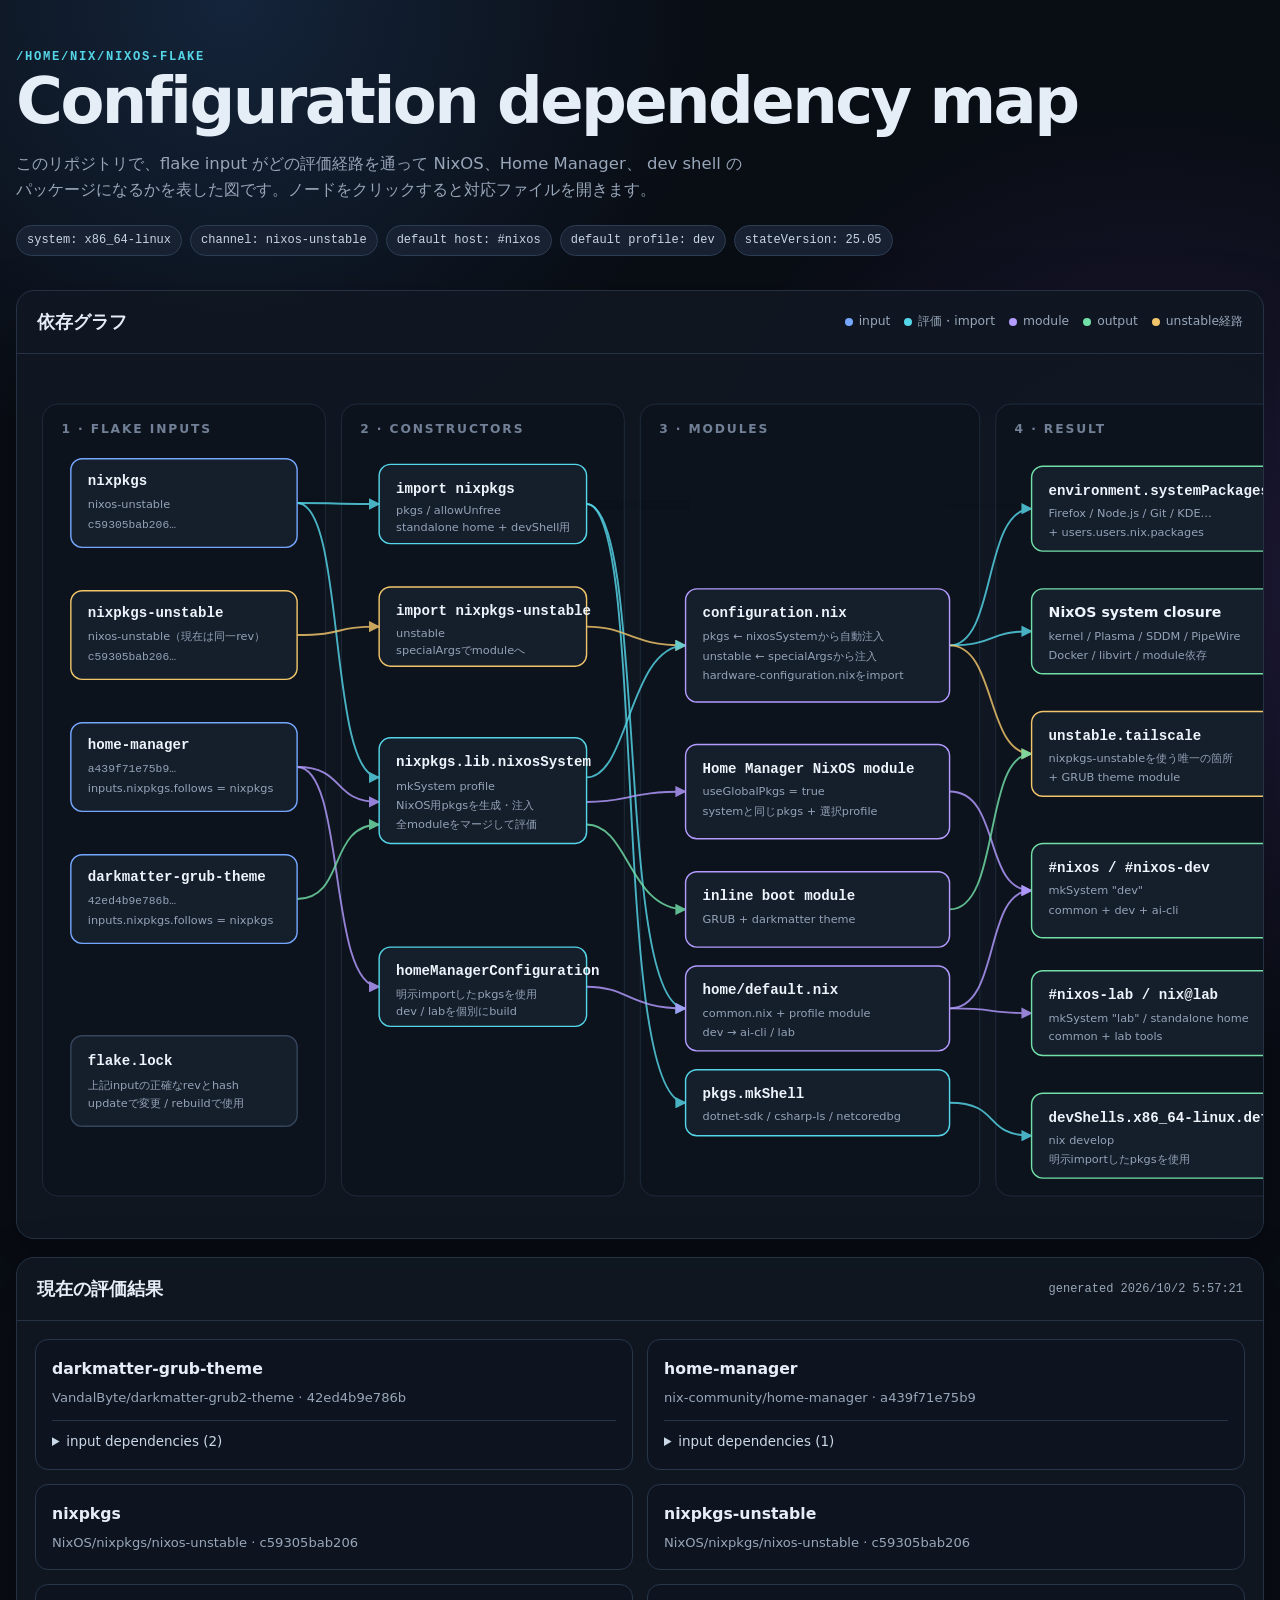
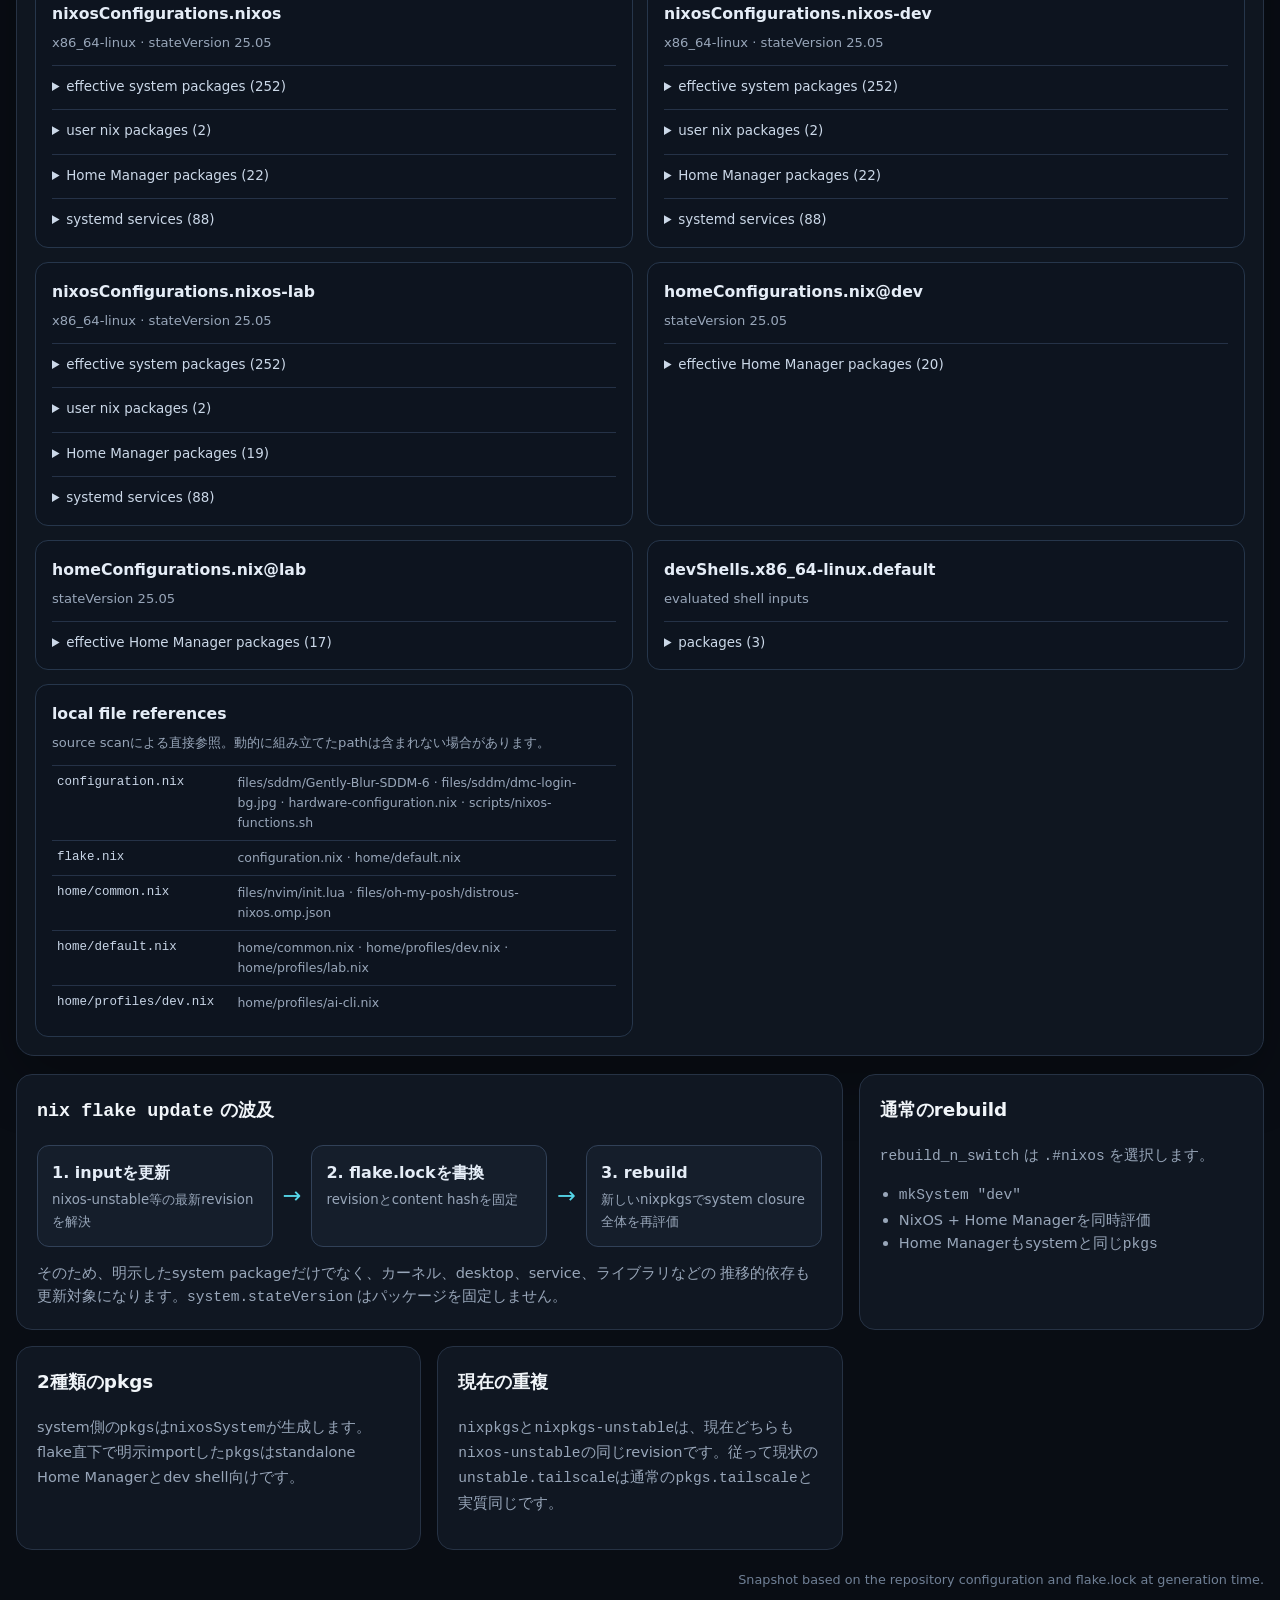
==== graph/index.html @ d7407003 "Add generated Nix dependency graph" ====
<!doctype html>
<html lang="ja">
<head>
  <meta charset="utf-8">
  <meta name="viewport" content="width=device-width, initial-scale=1">
  <title>NixOS Flake dependency graph</title>
  <style>
    :root {
      color-scheme: dark;
      --bg: #090d14;
      --panel: #101722;
      --panel-2: #151e2b;
      --line: #334155;
      --text: #e5edf7;
      --muted: #98a6b9;
      --cyan: #55d6e8;
      --blue: #75a7ff;
      --violet: #b39bff;
      --green: #72dfa8;
      --amber: #f1c56b;
      --rose: #ff8fa3;
    }

    * { box-sizing: border-box; }

    body {
      margin: 0;
      background:
        radial-gradient(circle at 18% 0%, #14243a 0, transparent 30rem),
        radial-gradient(circle at 90% 18%, #211b3d 0, transparent 30rem),
        var(--bg);
      color: var(--text);
      font-family: Inter, ui-sans-serif, system-ui, -apple-system, BlinkMacSystemFont,
        "Segoe UI", "Noto Sans JP", sans-serif;
      line-height: 1.6;
    }

    main { width: min(1500px, calc(100% - 32px)); margin: 0 auto; padding: 48px 0 72px; }
    h1, h2, p { margin-top: 0; }
    h1 { font-size: clamp(2rem, 5vw, 4.2rem); line-height: 1.08; letter-spacing: -.04em; margin-bottom: 14px; }
    h2 { font-size: 1.15rem; margin-bottom: 18px; }
    code { font-family: "SFMono-Regular", Consolas, monospace; }

    .eyebrow {
      color: var(--cyan);
      font-family: "SFMono-Regular", Consolas, monospace;
      font-size: .76rem;
      font-weight: 700;
      letter-spacing: .14em;
      text-transform: uppercase;
    }

    .lead { color: var(--muted); max-width: 70ch; font-size: 1.03rem; }
    .badges { display: flex; flex-wrap: wrap; gap: 8px; margin: 22px 0 34px; }
    .badge {
      background: #172131;
      border: 1px solid #2d3d53;
      border-radius: 999px;
      color: #c8d5e5;
      font-family: "SFMono-Regular", Consolas, monospace;
      font-size: .75rem;
      padding: 5px 10px;
    }

    .panel {
      background: color-mix(in srgb, var(--panel) 93%, transparent);
      border: 1px solid #263244;
      border-radius: 18px;
      box-shadow: 0 22px 60px rgba(0,0,0,.28);
      overflow: hidden;
    }

    .panel-head {
      align-items: center;
      border-bottom: 1px solid #263244;
      display: flex;
      gap: 16px;
      justify-content: space-between;
      padding: 16px 20px;
    }

    .panel-head h2 { margin: 0; }
    .legend { display: flex; flex-wrap: wrap; gap: 14px; color: var(--muted); font-size: .77rem; }
    .key { align-items: center; display: inline-flex; gap: 6px; }
    .dot { border-radius: 50%; height: 8px; width: 8px; }
    .graph-wrap { overflow-x: auto; padding: 18px; }

    svg { display: block; min-width: 1320px; width: 100%; height: auto; }
    svg .lane { fill: #0d131d; stroke: #202c3d; stroke-width: 1; }
    svg .lane-title { fill: #718096; font-size: 13px; font-weight: 700; letter-spacing: 2px; }
    svg .edge { fill: none; stroke: #4b5e75; stroke-width: 2; marker-end: url(#arrow); opacity: .82; }
    svg .edge.main { stroke: var(--cyan); }
    svg .edge.unstable { stroke: var(--amber); }
    svg .edge.hm { stroke: var(--violet); }
    svg .edge.theme { stroke: var(--green); }
    svg .node { fill: #151e2b; stroke: #34455c; stroke-width: 1.5; rx: 12; }
    svg .node.input { stroke: var(--blue); }
    svg .node.eval { stroke: var(--cyan); }
    svg .node.module { stroke: var(--violet); }
    svg .node.result { stroke: var(--green); }
    svg .node.special { stroke: var(--amber); }
    svg .title { fill: #edf4fc; font-size: 15px; font-weight: 700; }
    svg .sub { fill: #94a3b8; font-size: 12px; }
    svg .mono { font-family: "SFMono-Regular", Consolas, monospace; }
    svg a:hover .node { fill: #1c2939; stroke-width: 2.5; }

    .cards { display: grid; gap: 16px; grid-template-columns: repeat(3, 1fr); margin-top: 18px; }
    .card { background: var(--panel); border: 1px solid #263244; border-radius: 16px; padding: 20px; }
    .card h2 { color: #f1f5f9; }
    .card p, .card li { color: var(--muted); font-size: .91rem; }
    .card ul { margin: 0; padding-left: 1.2rem; }
    .card strong { color: var(--text); }

    .live-grid { display: grid; gap: 14px; grid-template-columns: repeat(2, minmax(0, 1fr)); }
    .live-block { background: #0d141f; border: 1px solid #26364b; border-radius: 13px; padding: 16px; }
    .live-block h3 { font-size: .98rem; margin: 0 0 6px; }
    .live-block p { color: var(--muted); font-size: .82rem; margin: 0; }
    .live-block details { border-top: 1px solid #253247; margin-top: 12px; padding-top: 10px; }
    .live-block summary { color: #cbd8e8; cursor: pointer; font-size: .84rem; }
    .chips { display: flex; flex-wrap: wrap; gap: 6px; margin-top: 10px; max-height: 270px; overflow: auto; }
    .chip { background: #172234; border: 1px solid #2d405a; border-radius: 7px; color: #b9c9dc; font-family: "SFMono-Regular", Consolas, monospace; font-size: .69rem; padding: 3px 6px; }
    .stamp { color: var(--muted); font-family: "SFMono-Regular", Consolas, monospace; font-size: .75rem; }
    .error { background: #321923; border: 1px solid #683044; border-radius: 10px; color: #ffc0ca; font-size: .78rem; margin-top: 12px; padding: 10px; white-space: pre-wrap; }
    .refs { border-collapse: collapse; margin-top: 12px; width: 100%; }
    .refs td { border-top: 1px solid #253247; color: var(--muted); font-size: .78rem; padding: 7px 5px; vertical-align: top; }
    .refs td:first-child { color: #c9d6e7; font-family: "SFMono-Regular", Consolas, monospace; width: 32%; }

    .flow { align-items: stretch; display: grid; gap: 10px; grid-template-columns: 1fr auto 1fr auto 1fr; }
    .flow-step { background: var(--panel-2); border: 1px solid #314158; border-radius: 12px; padding: 14px; }
    .flow-step small { color: var(--muted); display: block; margin-top: 4px; }
    .flow-arrow { align-self: center; color: var(--cyan); font-size: 1.4rem; }
    .wide { grid-column: span 2; }
    footer { color: #708096; font-size: .8rem; margin-top: 20px; text-align: right; }

    @media (max-width: 900px) {
      main { width: min(100% - 20px, 1500px); padding-top: 28px; }
      .cards { grid-template-columns: 1fr; }
      .live-grid { grid-template-columns: 1fr; }
      .wide { grid-column: auto; }
      .flow { grid-template-columns: 1fr; }
      .flow-arrow { transform: rotate(90deg); justify-self: center; }
      .panel-head { align-items: flex-start; flex-direction: column; }
    }
  </style>
</head>
<body>
  <main>
    <div class="eyebrow">/home/nix/nixos-flake</div>
    <h1>Configuration dependency map</h1>
    <p class="lead">
      このリポジトリで、flake input がどの評価経路を通って NixOS、Home Manager、
      dev shell のパッケージになるかを表した図です。ノードをクリックすると対応ファイルを開きます。
    </p>

    <div class="badges">
      <span class="badge">system: x86_64-linux</span>
      <span class="badge">channel: nixos-unstable</span>
      <span class="badge">default host: #nixos</span>
      <span class="badge">default profile: dev</span>
      <span class="badge">stateVersion: 25.05</span>
    </div>

    <section class="panel">
      <div class="panel-head">
        <h2>依存グラフ</h2>
        <div class="legend">
          <span class="key"><span class="dot" style="background:var(--blue)"></span>input</span>
          <span class="key"><span class="dot" style="background:var(--cyan)"></span>評価・import</span>
          <span class="key"><span class="dot" style="background:var(--violet)"></span>module</span>
          <span class="key"><span class="dot" style="background:var(--green)"></span>output</span>
          <span class="key"><span class="dot" style="background:var(--amber)"></span>unstable経路</span>
        </div>
      </div>

      <div class="graph-wrap">
        <svg viewBox="0 0 1400 900" role="img" aria-labelledby="graph-title graph-desc">
          <title id="graph-title">NixOS flake dependency graph</title>
          <desc id="graph-desc">Inputs on the left flow through imports and module evaluation to system, home and development outputs on the right.</desc>
          <defs>
            <marker id="arrow" viewBox="0 0 10 10" refX="9" refY="5" markerWidth="6" markerHeight="6" orient="auto-start-reverse">
              <path d="M 0 0 L 10 5 L 0 10 z" fill="context-stroke"/>
            </marker>
          </defs>

          <rect class="lane" x="8" y="34" width="300" height="840" rx="16"/>
          <rect class="lane" x="325" y="34" width="300" height="840" rx="16"/>
          <rect class="lane" x="642" y="34" width="360" height="840" rx="16"/>
          <rect class="lane" x="1019" y="34" width="372" height="840" rx="16"/>
          <text class="lane-title" x="28" y="65">1 · FLAKE INPUTS</text>
          <text class="lane-title" x="345" y="65">2 · CONSTRUCTORS</text>
          <text class="lane-title" x="662" y="65">3 · MODULES</text>
          <text class="lane-title" x="1039" y="65">4 · RESULT</text>

          <!-- Edges are behind nodes. -->
          <path class="edge main" d="M278 139 C335 139 300 140 365 140"/>
          <path class="edge main" d="M278 139 C330 139 310 430 365 430"/>
          <path class="edge unstable" d="M278 279 C330 279 315 270 365 270"/>
          <path class="edge hm" d="M278 419 C330 419 314 456 365 456"/>
          <path class="edge hm" d="M278 419 C330 419 310 652 365 652"/>
          <path class="edge theme" d="M278 559 C330 559 310 480 365 480"/>

          <path class="edge main" d="M585 140 C650 140 610 775 690 775"/>
          <path class="edge main" d="M585 140 C650 140 615 675 690 675"/>
          <path class="edge unstable" d="M585 270 C630 270 630 290 690 290"/>
          <path class="edge main" d="M585 430 C630 430 630 290 690 290"/>
          <path class="edge hm" d="M585 456 C630 456 630 445 690 445"/>
          <path class="edge theme" d="M585 480 C630 480 630 570 690 570"/>
          <path class="edge hm" d="M585 652 C630 652 630 675 690 675"/>

          <path class="edge main" d="M970 290 C1020 290 1005 145 1057 145"/>
          <path class="edge main" d="M970 290 C1020 290 1008 275 1057 275"/>
          <path class="edge unstable" d="M970 290 C1020 290 1008 405 1057 405"/>
          <path class="edge hm" d="M970 445 C1025 445 1005 550 1057 550"/>
          <path class="edge hm" d="M970 675 C1025 675 1005 550 1057 550"/>
          <path class="edge hm" d="M970 675 C1025 675 1005 680 1057 680"/>
          <path class="edge theme" d="M970 570 C1025 570 1005 405 1057 405"/>
          <path class="edge main" d="M970 775 C1025 775 1005 810 1057 810"/>

          <!-- Inputs -->
          <a href="../flake.nix#L4">
            <rect class="node input" x="38" y="92" width="240" height="94"/>
            <text class="title mono" x="56" y="120">nixpkgs</text>
            <text class="sub" x="56" y="144">nixos-unstable</text>
            <text class="sub mono" id="nixpkgs-rev" x="56" y="165">c59305bab206…</text>
          </a>
          <a href="../flake.nix#L5">
            <rect class="node special" x="38" y="232" width="240" height="94"/>
            <text class="title mono" x="56" y="260">nixpkgs-unstable</text>
            <text class="sub" x="56" y="284">nixos-unstable（現在は同一rev）</text>
            <text class="sub mono" id="unstable-rev" x="56" y="305">c59305bab206…</text>
          </a>
          <a href="../flake.nix#L6">
            <rect class="node input" x="38" y="372" width="240" height="94"/>
            <text class="title mono" x="56" y="400">home-manager</text>
            <text class="sub mono" id="home-manager-rev" x="56" y="424">a439f71e75b9…</text>
            <text class="sub" x="56" y="445">inputs.nixpkgs.follows = nixpkgs</text>
          </a>
          <a href="../flake.nix#L10">
            <rect class="node input" x="38" y="512" width="240" height="94"/>
            <text class="title mono" x="56" y="540">darkmatter-grub-theme</text>
            <text class="sub mono" id="theme-rev" x="56" y="564">42ed4b9e786b…</text>
            <text class="sub" x="56" y="585">inputs.nixpkgs.follows = nixpkgs</text>
          </a>
          <a href="../flake.lock">
            <rect class="node" x="38" y="704" width="240" height="96"/>
            <text class="title mono" x="56" y="735">flake.lock</text>
            <text class="sub" x="56" y="760">上記inputの正確なrevとhash</text>
            <text class="sub" x="56" y="780">updateで変更 / rebuildで使用</text>
          </a>

          <!-- Constructors -->
          <a href="../flake.nix#L19">
            <rect class="node eval" x="365" y="98" width="220" height="84"/>
            <text class="title mono" x="383" y="128">import nixpkgs</text>
            <text class="sub" x="383" y="151">pkgs / allowUnfree</text>
            <text class="sub" x="383" y="169">standalone home + devShell用</text>
          </a>
          <a href="../flake.nix#L23">
            <rect class="node special" x="365" y="228" width="220" height="84"/>
            <text class="title mono" x="383" y="258">import nixpkgs-unstable</text>
            <text class="sub" x="383" y="281">unstable</text>
            <text class="sub" x="383" y="299">specialArgsでmoduleへ</text>
          </a>
          <a href="../flake.nix#L28">
            <rect class="node eval" x="365" y="388" width="220" height="112"/>
            <text class="title mono" x="383" y="418">nixpkgs.lib.nixosSystem</text>
            <text class="sub" x="383" y="443">mkSystem profile</text>
            <text class="sub" x="383" y="464">NixOS用pkgsを生成・注入</text>
            <text class="sub" x="383" y="484">全moduleをマージして評価</text>
          </a>
          <a href="../flake.nix#L66">
            <rect class="node eval" x="365" y="610" width="220" height="84"/>
            <text class="title mono" x="383" y="640">homeManagerConfiguration</text>
            <text class="sub" x="383" y="664">明示importしたpkgsを使用</text>
            <text class="sub" x="383" y="682">dev / labを個別にbuild</text>
          </a>

          <!-- Modules -->
          <a href="../configuration.nix">
            <rect class="node module" x="690" y="230" width="280" height="120"/>
            <text class="title mono" x="708" y="260">configuration.nix</text>
            <text class="sub" x="708" y="284">pkgs ← nixosSystemから自動注入</text>
            <text class="sub" x="708" y="305">unstable ← specialArgsから注入</text>
            <text class="sub" x="708" y="326">hardware-configuration.nixをimport</text>
          </a>
          <a href="../home/default.nix">
            <rect class="node module" x="690" y="395" width="280" height="100"/>
            <text class="title mono" x="708" y="425">Home Manager NixOS module</text>
            <text class="sub" x="708" y="449">useGlobalPkgs = true</text>
            <text class="sub" x="708" y="470">systemと同じpkgs + 選択profile</text>
          </a>
          <a href="../flake.nix#L45">
            <rect class="node module" x="690" y="530" width="280" height="80"/>
            <text class="title mono" x="708" y="560">inline boot module</text>
            <text class="sub" x="708" y="584">GRUB + darkmatter theme</text>
          </a>
          <a href="../home/default.nix">
            <rect class="node module" x="690" y="630" width="280" height="90"/>
            <text class="title mono" x="708" y="660">home/default.nix</text>
            <text class="sub" x="708" y="684">common.nix + profile module</text>
            <text class="sub" x="708" y="704">dev → ai-cli / lab</text>
          </a>
          <a href="../flake.nix#L81">
            <rect class="node eval" x="690" y="740" width="280" height="70"/>
            <text class="title mono" x="708" y="770">pkgs.mkShell</text>
            <text class="sub" x="708" y="793">dotnet-sdk / csharp-ls / netcoredbg</text>
          </a>

          <!-- Results -->
          <a href="../configuration.nix#L221">
            <rect class="node result" x="1057" y="100" width="296" height="90"/>
            <text class="title mono" x="1075" y="130">environment.systemPackages</text>
            <text class="sub" x="1075" y="154">Firefox / Node.js / Git / KDE…</text>
            <text class="sub" x="1075" y="174">+ users.users.nix.packages</text>
          </a>
          <a href="../configuration.nix#L38">
            <rect class="node result" x="1057" y="230" width="296" height="90"/>
            <text class="title" x="1075" y="260">NixOS system closure</text>
            <text class="sub" x="1075" y="284">kernel / Plasma / SDDM / PipeWire</text>
            <text class="sub" x="1075" y="304">Docker / libvirt / module依存</text>
          </a>
          <a href="../configuration.nix#L135">
            <rect class="node special" x="1057" y="360" width="296" height="90"/>
            <text class="title mono" x="1075" y="390">unstable.tailscale</text>
            <text class="sub" x="1075" y="414">nixpkgs-unstableを使う唯一の箇所</text>
            <text class="sub" x="1075" y="434">+ GRUB theme module</text>
          </a>
          <a href="../home/profiles/dev.nix">
            <rect class="node result" x="1057" y="500" width="296" height="100"/>
            <text class="title mono" x="1075" y="530">#nixos / #nixos-dev</text>
            <text class="sub" x="1075" y="554">mkSystem "dev"</text>
            <text class="sub" x="1075" y="575">common + dev + ai-cli</text>
          </a>
          <a href="../home/profiles/lab.nix">
            <rect class="node result" x="1057" y="635" width="296" height="90"/>
            <text class="title mono" x="1075" y="665">#nixos-lab / nix@lab</text>
            <text class="sub" x="1075" y="689">mkSystem "lab" / standalone home</text>
            <text class="sub" x="1075" y="709">common + lab tools</text>
          </a>
          <a href="../flake.nix#L81">
            <rect class="node result" x="1057" y="765" width="296" height="90"/>
            <text class="title mono" x="1075" y="795">devShells.x86_64-linux.default</text>
            <text class="sub" x="1075" y="819">nix develop</text>
            <text class="sub" x="1075" y="839">明示importしたpkgsを使用</text>
          </a>
        </svg>
      </div>
    </section>

    <section class="panel" style="margin-top:18px">
      <div class="panel-head">
        <h2>現在の評価結果</h2>
        <span class="stamp" id="generated-at">dependency-data.js を読み込み中…</span>
      </div>
      <div id="live-data" style="padding:18px">
        <noscript>このセクションの表示にはJavaScriptが必要です。</noscript>
      </div>
    </section>

    <section class="cards">
      <article class="card wide">
        <h2><code>nix flake update</code> の波及</h2>
        <div class="flow">
          <div class="flow-step">
            <strong>1. inputを更新</strong>
            <small>nixos-unstable等の最新revisionを解決</small>
          </div>
          <div class="flow-arrow">→</div>
          <div class="flow-step">
            <strong>2. flake.lockを書換</strong>
            <small>revisionとcontent hashを固定</small>
          </div>
          <div class="flow-arrow">→</div>
          <div class="flow-step">
            <strong>3. rebuild</strong>
            <small>新しいnixpkgsでsystem closure全体を再評価</small>
          </div>
        </div>
        <p style="margin:14px 0 0">
          そのため、明示したsystem packageだけでなく、カーネル、desktop、service、ライブラリなどの
          推移的依存も更新対象になります。<code>system.stateVersion</code> はパッケージを固定しません。
        </p>
      </article>

      <article class="card">
        <h2>通常のrebuild</h2>
        <p><code>rebuild_n_switch</code> は <code>.#nixos</code> を選択します。</p>
        <ul>
          <li><code>mkSystem "dev"</code></li>
          <li>NixOS + Home Managerを同時評価</li>
          <li>Home Managerもsystemと同じ<code>pkgs</code></li>
        </ul>
      </article>

      <article class="card">
        <h2>2種類のpkgs</h2>
        <p>
          system側の<code>pkgs</code>は<code>nixosSystem</code>が生成します。
          flake直下で明示importした<code>pkgs</code>はstandalone Home Managerとdev shell向けです。
        </p>
      </article>

      <article class="card">
        <h2>現在の重複</h2>
        <p>
          <code>nixpkgs</code>と<code>nixpkgs-unstable</code>は、現在どちらも
          <code>nixos-unstable</code>の同じrevisionです。従って現状の
          <code>unstable.tailscale</code>は通常の<code>pkgs.tailscale</code>と実質同じです。
        </p>
      </article>
    </section>

    <footer>
      Snapshot based on the repository configuration and flake.lock at generation time.
    </footer>
  </main>
  <script src="./dependency-data.js"></script>
  <script>
    (() => {
      const data = window.NIX_GRAPH_DATA;
      const root = document.getElementById("live-data");
      const stamp = document.getElementById("generated-at");

      const element = (tag, className, text) => {
        const node = document.createElement(tag);
        if (className) node.className = className;
        if (text !== undefined) node.textContent = text;
        return node;
      };

      const chips = (items) => {
        const list = element("div", "chips");
        [...new Set(items)].sort().forEach((item) => list.append(element("span", "chip", item)));
        return list;
      };

      const detail = (label, items) => {
        const details = document.createElement("details");
        details.append(element("summary", "", `${label} (${new Set(items).size})`));
        details.append(chips(items));
        return details;
      };

      const block = (title, subtitle) => {
        const article = element("article", "live-block");
        article.append(element("h3", "", title), element("p", "", subtitle));
        return article;
      };

      if (!data) {
        stamp.textContent = "未生成";
        root.append(element("div", "error", "dependency-data.js がありません。./graph/update.sh を実行してください。"));
        return;
      }

      stamp.textContent = `generated ${new Date(data.generatedAt).toLocaleString("ja-JP")}`;

      const revisionIds = {
        nixpkgs: "nixpkgs-rev",
        "nixpkgs-unstable": "unstable-rev",
        "home-manager": "home-manager-rev",
        "darkmatter-grub-theme": "theme-rev",
      };
      data.inputs.forEach((input) => {
        const node = document.getElementById(revisionIds[input.name]);
        if (node) node.textContent = input.shortRevision ? `${input.shortRevision}…` : input.source;
      });

      const grid = element("div", "live-grid");

      data.inputs.forEach((input) => {
        const item = block(input.name, `${input.source} · ${input.shortRevision ?? "no revision"}`);
        if (input.dependencies.length) {
          item.append(detail("input dependencies", input.dependencies.map((dep) =>
            `${dep.name} → ${dep.target}${dep.follows ? " (follows)" : ""}`)));
        }
        grid.append(item);
      });

      Object.entries(data.nixosConfigurations).forEach(([name, config]) => {
        const item = block(`nixosConfigurations.${name}`, `${config.system} · stateVersion ${config.stateVersion}`);
        item.append(
          detail("effective system packages", config.systemPackages),
          detail("user nix packages", config.userPackages),
          detail("Home Manager packages", config.homePackages),
          detail("systemd services", config.systemdServices),
        );
        grid.append(item);
      });

      Object.entries(data.homeConfigurations).forEach(([name, config]) => {
        const item = block(`homeConfigurations.${name}`, `stateVersion ${config.stateVersion}`);
        item.append(detail("effective Home Manager packages", config.packages));
        grid.append(item);
      });

      Object.entries(data.devShells).forEach(([system, shells]) => {
        Object.entries(shells).forEach(([name, shell]) => {
          const item = block(`devShells.${system}.${name}`, "evaluated shell inputs");
          item.append(detail("packages", shell.packages));
          grid.append(item);
        });
      });

      const refs = block("local file references", "source scanによる直接参照。動的に組み立てたpathは含まれない場合があります。 ");
      const table = element("table", "refs");
      data.localReferences.forEach((entry) => {
        const row = document.createElement("tr");
        row.append(element("td", "", entry.file), element("td", "", entry.targets.join(" · ")));
        table.append(row);
      });
      refs.append(table);
      grid.append(refs);
      root.replaceChildren(grid);

      if (data.errors.length) {
        root.append(element("div", "error", `一部のNix評価に失敗しました:\n${data.errors.join("\n\n")}`));
      }
    })();
  </script>
</body>
</html>
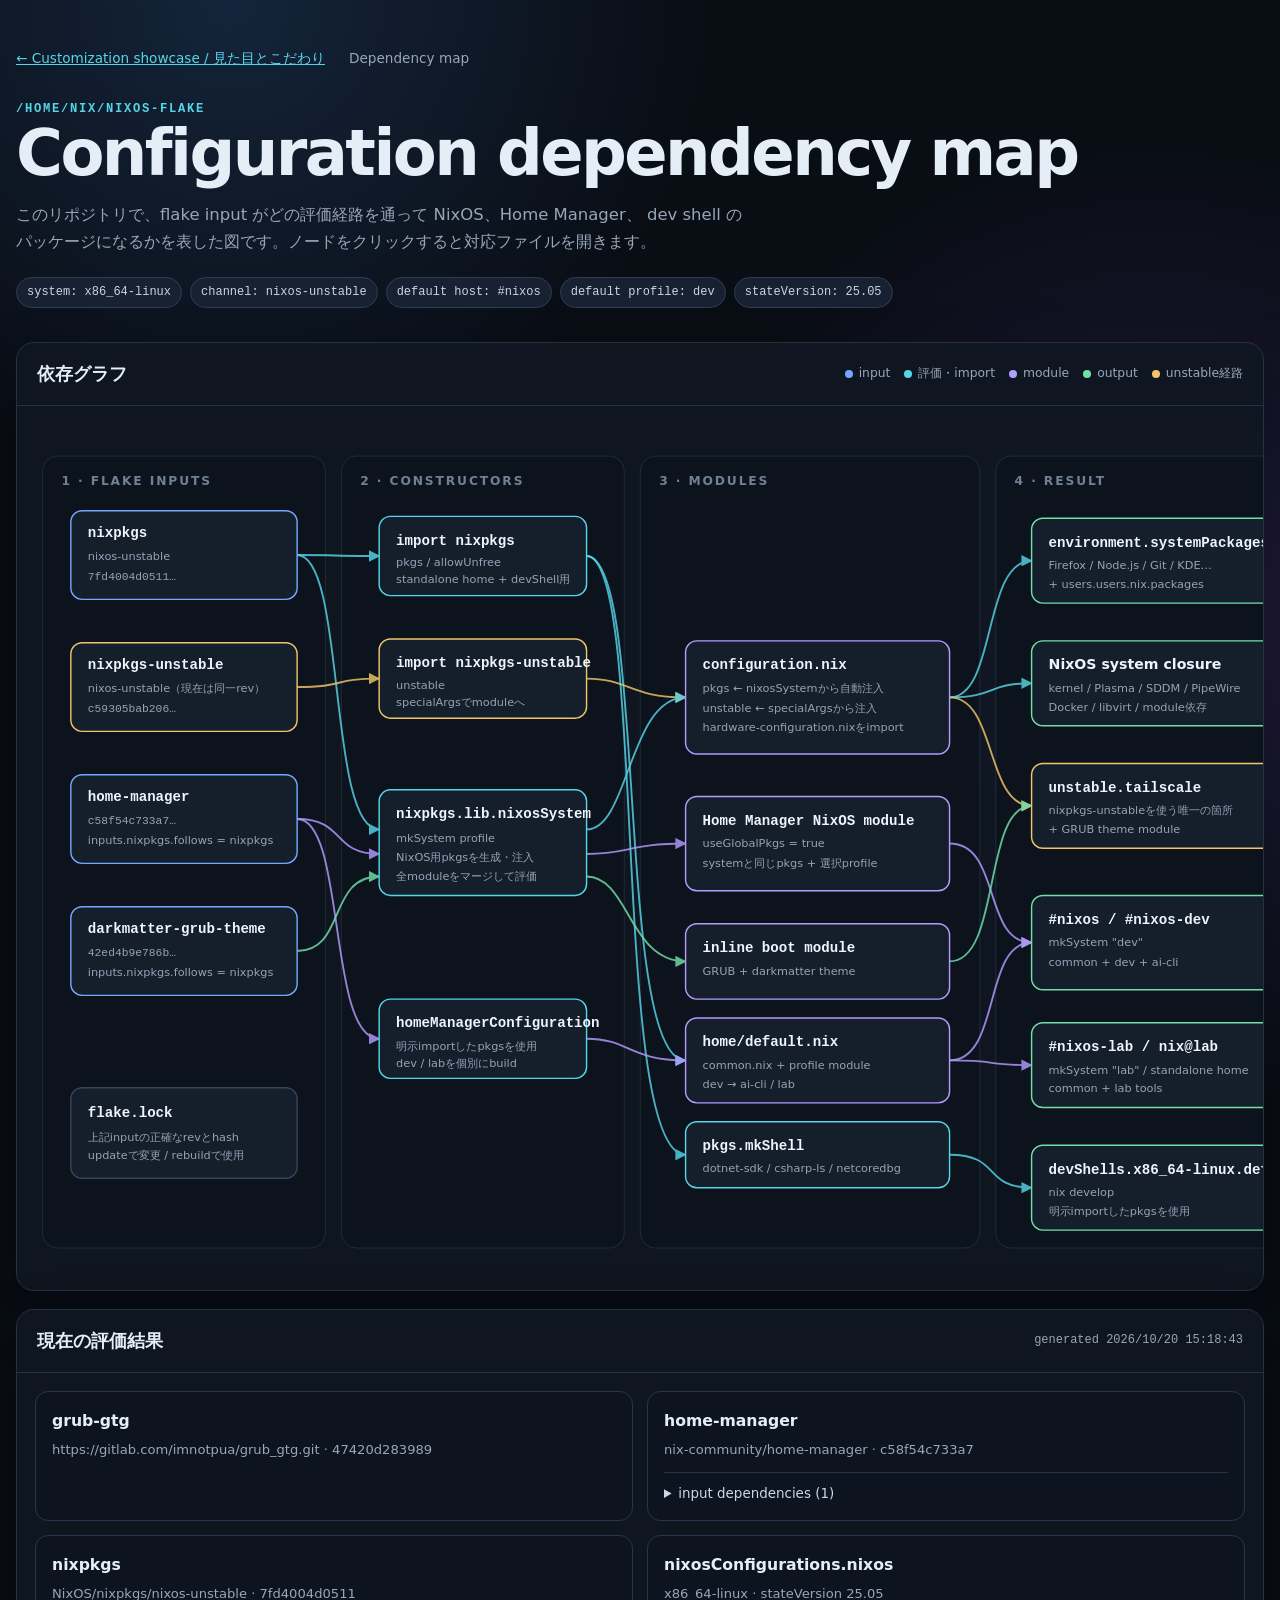
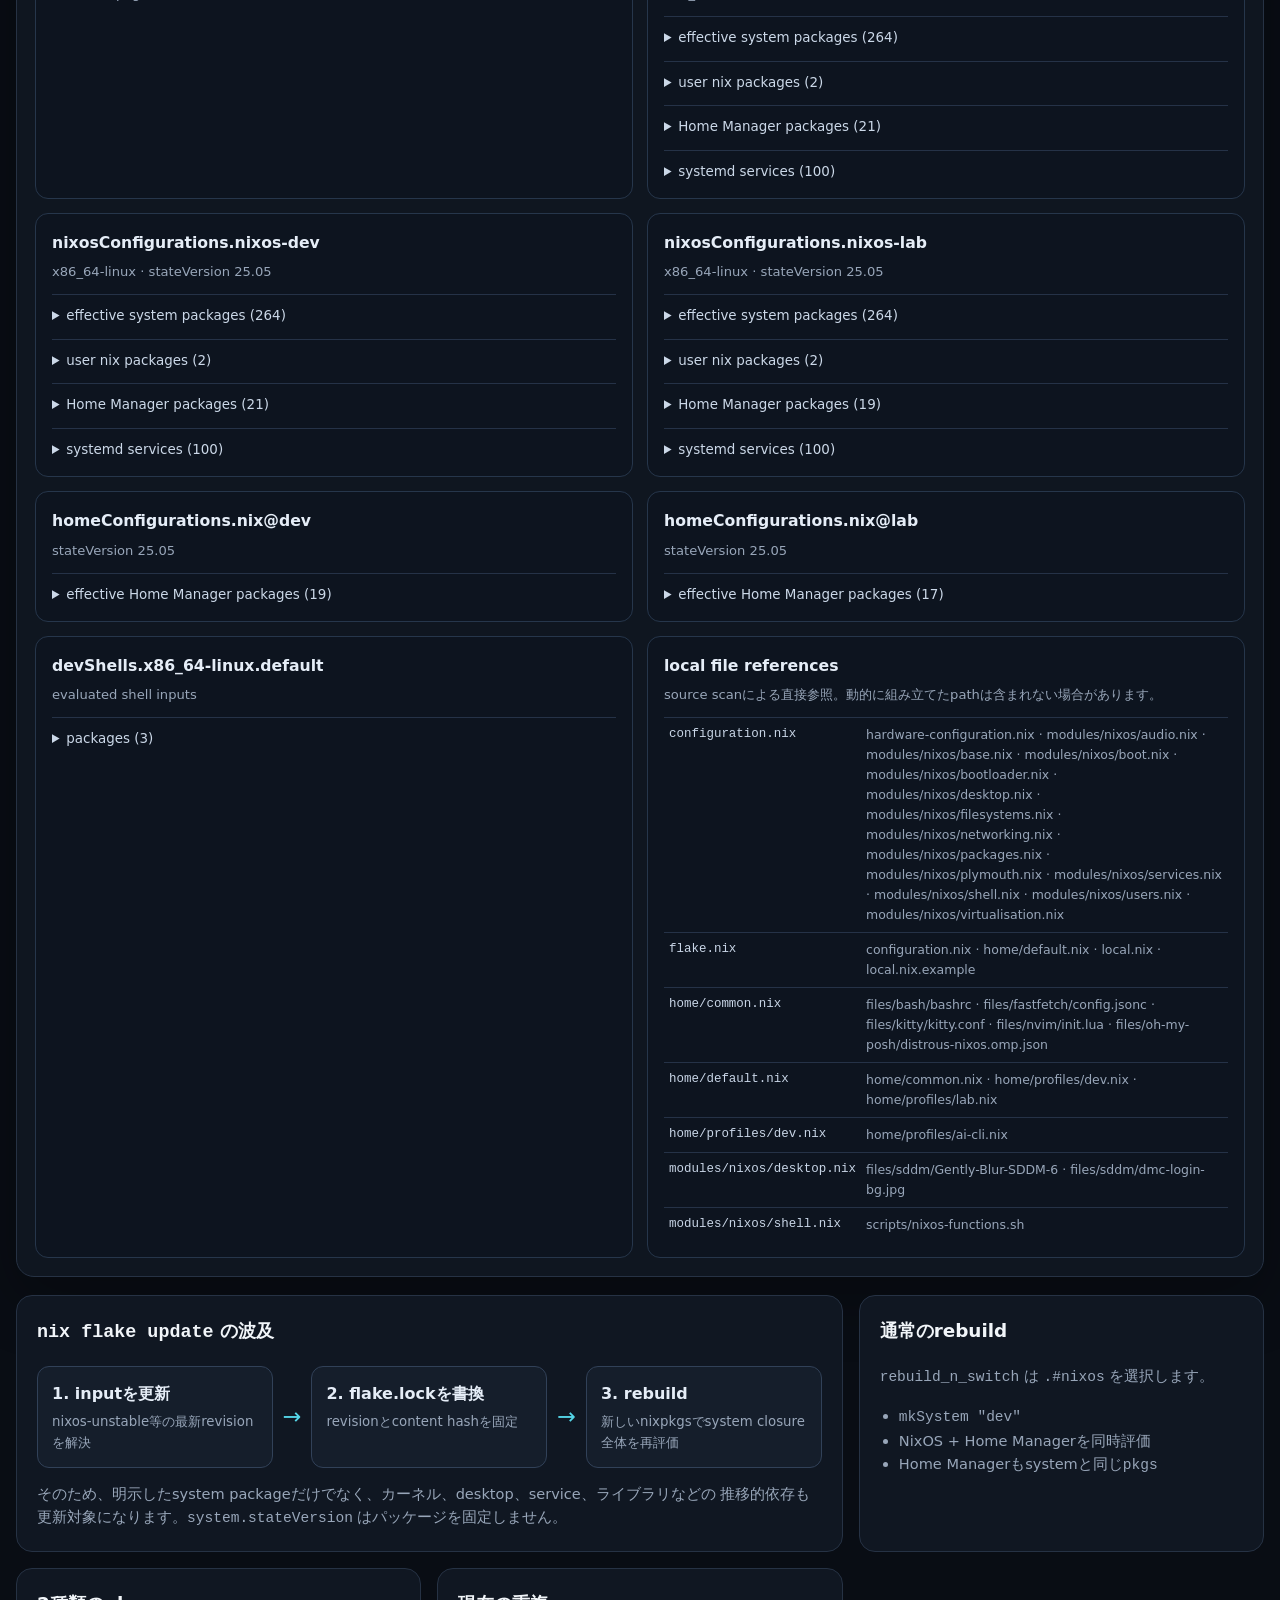
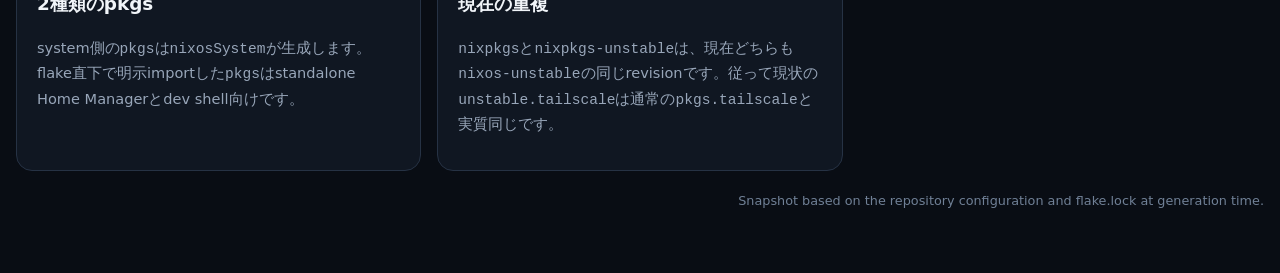
==== commit 98fb7668: "Add an interactive showcase for the custom NixOS desktop Present GRUB, Plymouth and SDDM previews us" ====
--- a/graph/index.html
+++ b/graph/index.html
@@ -145,6 +145,10 @@
 </head>
 <body>
   <main>
+    <nav aria-label="ビュー切り替え" style="display:flex;gap:24px;flex-wrap:wrap;margin-bottom:30px;font-size:.85rem">
+      <a href="showcase.html" style="color:var(--cyan)">← Customization showcase / 見た目とこだわり</a>
+      <span aria-current="page" style="color:var(--muted)">Dependency map</span>
+    </nav>
     <div class="eyebrow">/home/nix/nixos-flake</div>
     <h1>Configuration dependency map</h1>
     <p class="lead">
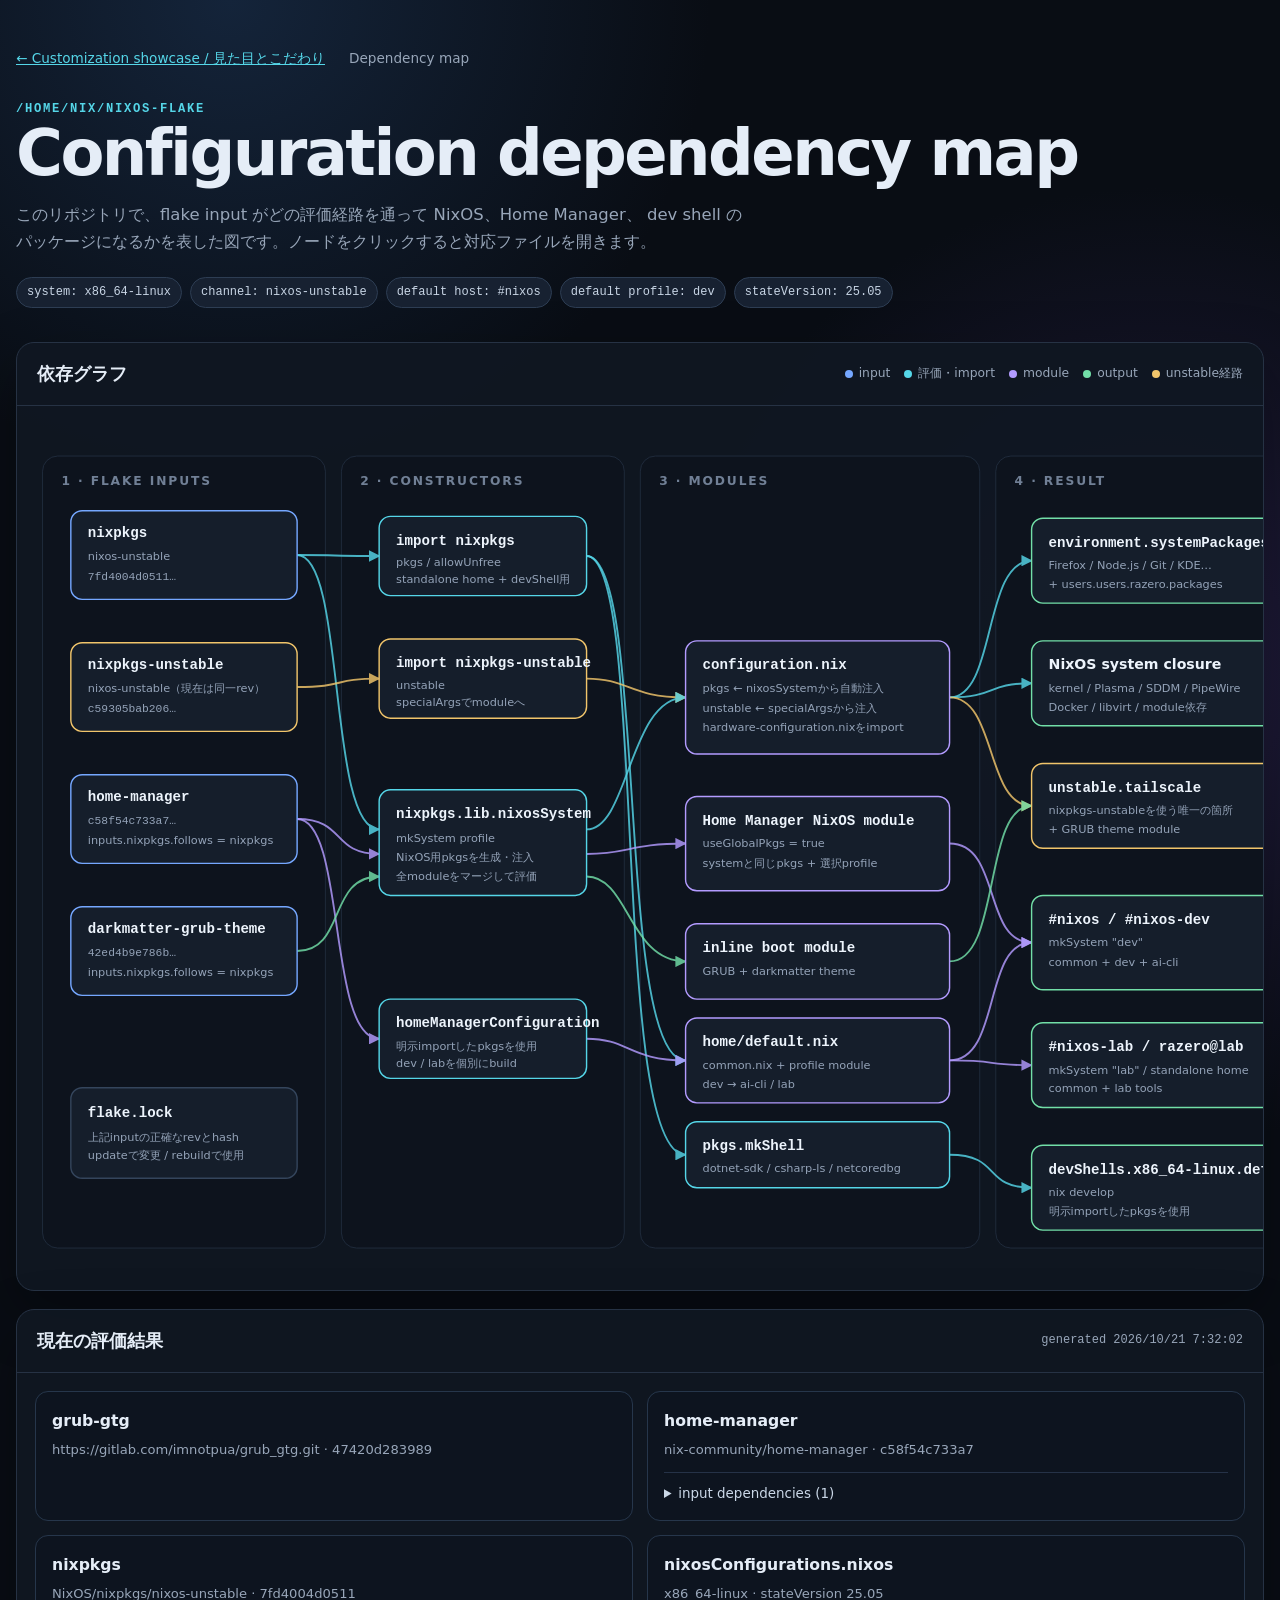
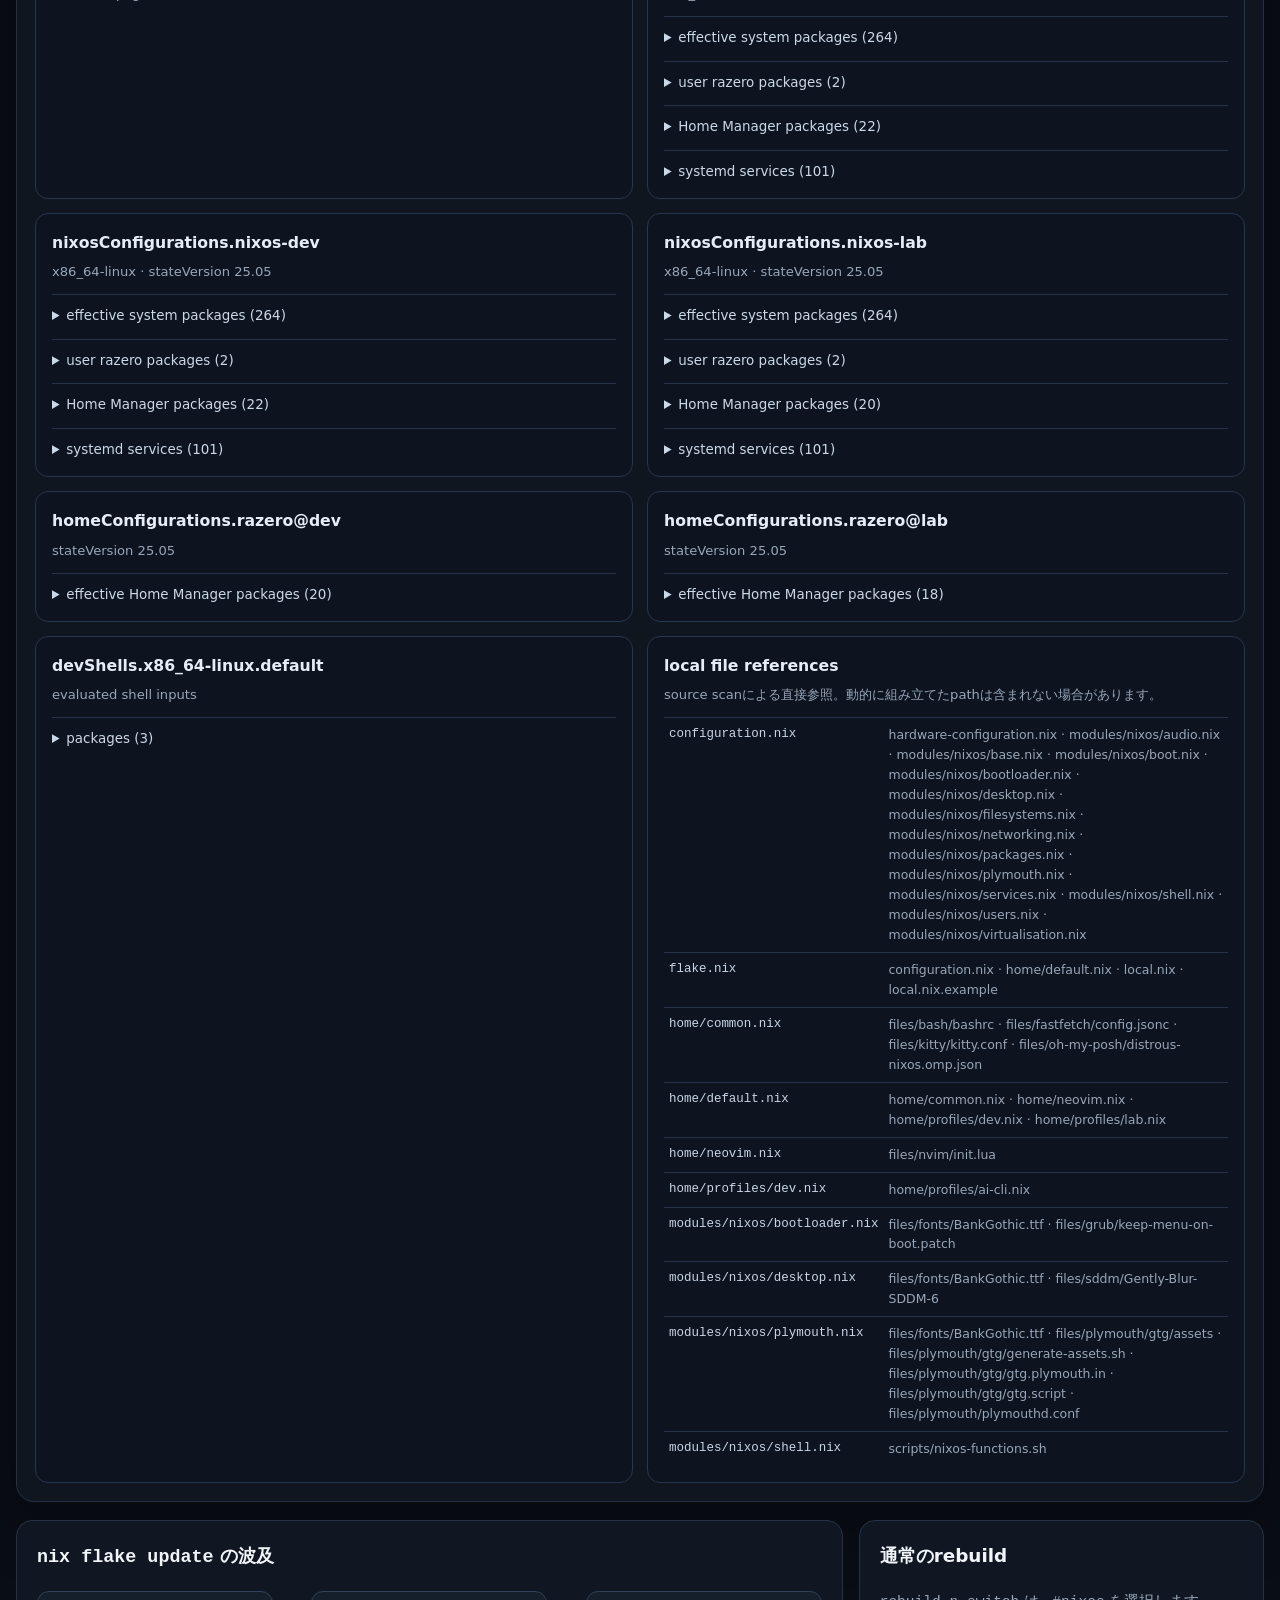
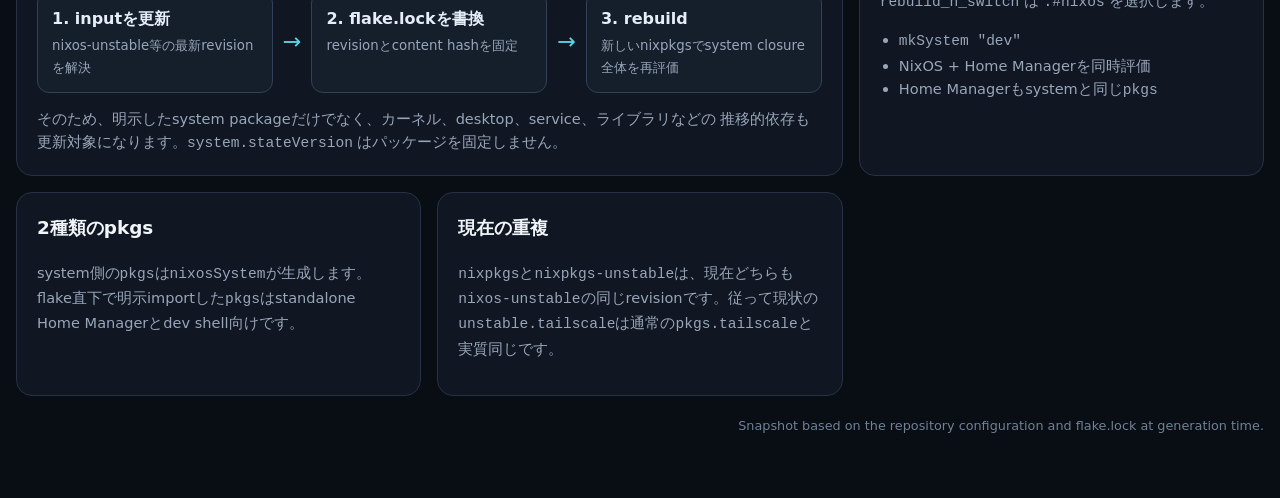
==== commit 54f6015f: "Update dependency graph and desktop previews for razero" ====
--- a/graph/index.html
+++ b/graph/index.html
@@ -315,7 +315,7 @@
             <rect class="node result" x="1057" y="100" width="296" height="90"/>
             <text class="title mono" x="1075" y="130">environment.systemPackages</text>
             <text class="sub" x="1075" y="154">Firefox / Node.js / Git / KDE…</text>
-            <text class="sub" x="1075" y="174">+ users.users.nix.packages</text>
+            <text class="sub" x="1075" y="174">+ users.users.razero.packages</text>
           </a>
           <a href="../configuration.nix#L38">
             <rect class="node result" x="1057" y="230" width="296" height="90"/>
@@ -337,7 +337,7 @@
           </a>
           <a href="../home/profiles/lab.nix">
             <rect class="node result" x="1057" y="635" width="296" height="90"/>
-            <text class="title mono" x="1075" y="665">#nixos-lab / nix@lab</text>
+            <text class="title mono" x="1075" y="665">#nixos-lab / razero@lab</text>
             <text class="sub" x="1075" y="689">mkSystem "lab" / standalone home</text>
             <text class="sub" x="1075" y="709">common + lab tools</text>
           </a>
@@ -485,7 +485,7 @@
         const item = block(`nixosConfigurations.${name}`, `${config.system} · stateVersion ${config.stateVersion}`);
         item.append(
           detail("effective system packages", config.systemPackages),
-          detail("user nix packages", config.userPackages),
+          detail("user razero packages", config.userPackages),
           detail("Home Manager packages", config.homePackages),
           detail("systemd services", config.systemdServices),
         );
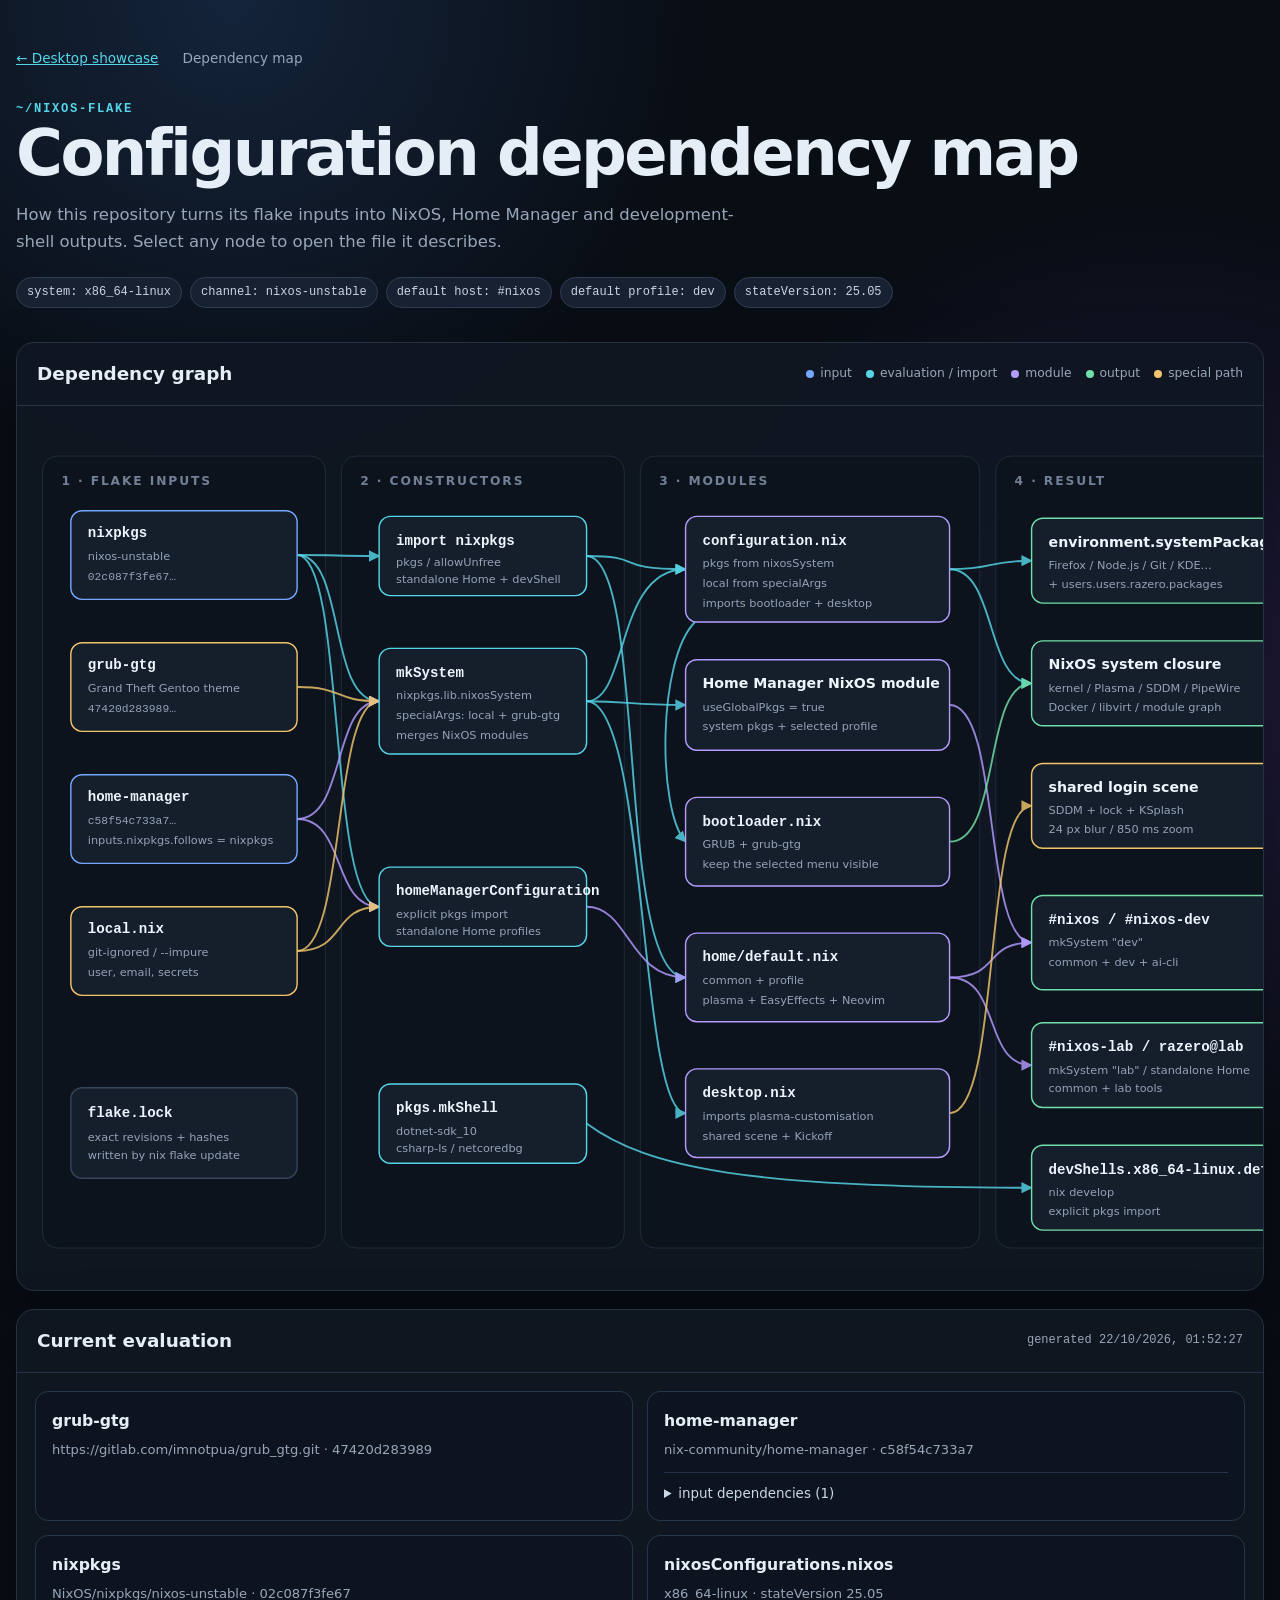
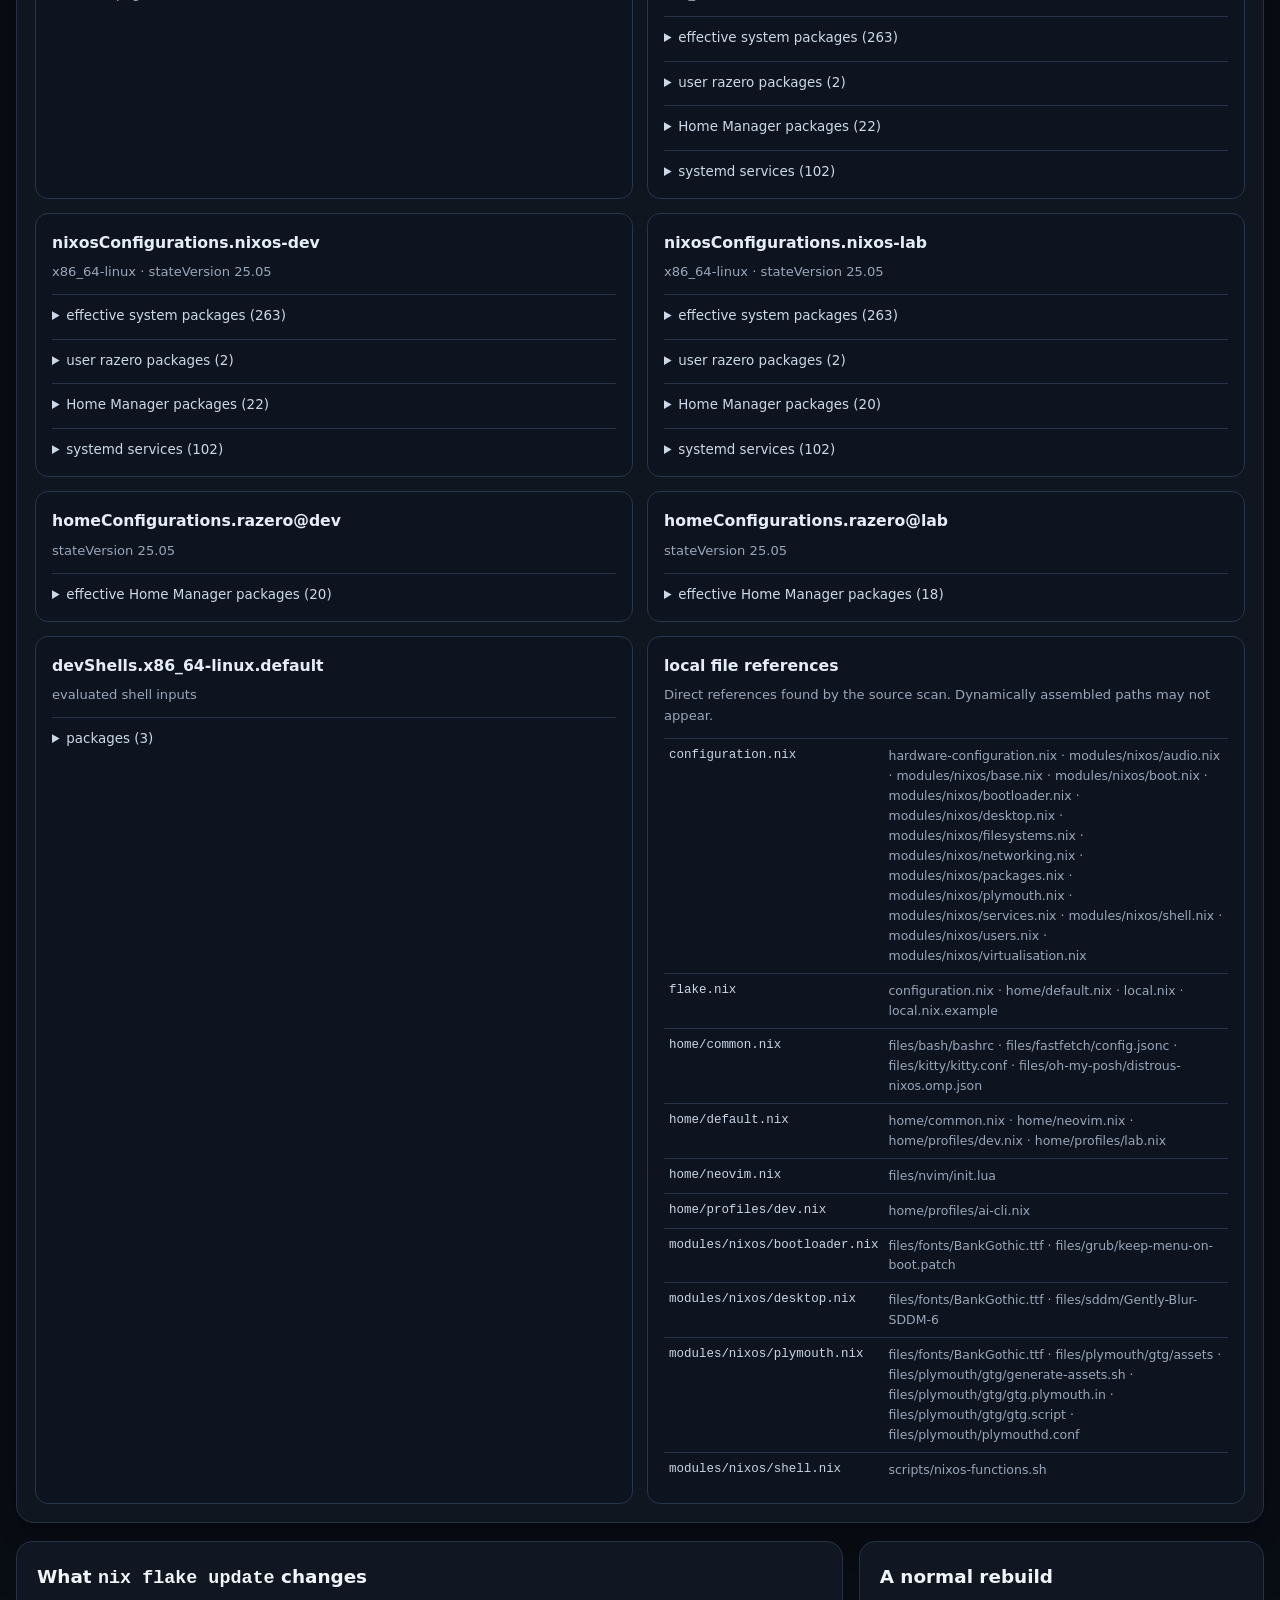
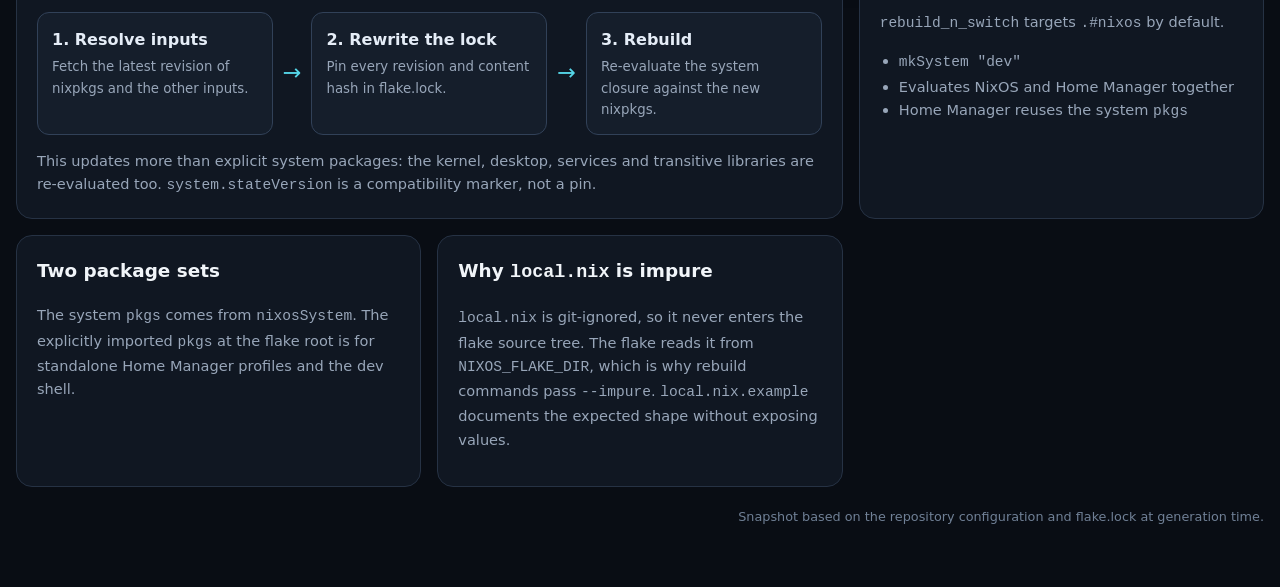
==== commit 6144e374: "Polish the boot showcase and dependency map Add a playable GRUB, Plymouth, SDDM and shared lock/spla" ====
--- a/graph/index.html
+++ b/graph/index.html
@@ -1,5 +1,5 @@
 <!doctype html>
-<html lang="ja">
+<html lang="en">
 <head>
   <meta charset="utf-8">
   <meta name="viewport" content="width=device-width, initial-scale=1">
@@ -145,15 +145,15 @@
 </head>
 <body>
   <main>
-    <nav aria-label="ビュー切り替え" style="display:flex;gap:24px;flex-wrap:wrap;margin-bottom:30px;font-size:.85rem">
-      <a href="showcase.html" style="color:var(--cyan)">← Customization showcase / 見た目とこだわり</a>
+    <nav aria-label="Views" style="display:flex;gap:24px;flex-wrap:wrap;margin-bottom:30px;font-size:.85rem">
+      <a href="showcase.html" style="color:var(--cyan)">← Desktop showcase</a>
       <span aria-current="page" style="color:var(--muted)">Dependency map</span>
     </nav>
-    <div class="eyebrow">/home/nix/nixos-flake</div>
+    <div class="eyebrow">~/nixos-flake</div>
     <h1>Configuration dependency map</h1>
     <p class="lead">
-      このリポジトリで、flake input がどの評価経路を通って NixOS、Home Manager、
-      dev shell のパッケージになるかを表した図です。ノードをクリックすると対応ファイルを開きます。
+      How this repository turns its flake inputs into NixOS, Home Manager and
+      development-shell outputs. Select any node to open the file it describes.
     </p>
 
     <div class="badges">
@@ -166,20 +166,20 @@
 
     <section class="panel">
       <div class="panel-head">
-        <h2>依存グラフ</h2>
+        <h2>Dependency graph</h2>
         <div class="legend">
           <span class="key"><span class="dot" style="background:var(--blue)"></span>input</span>
-          <span class="key"><span class="dot" style="background:var(--cyan)"></span>評価・import</span>
+          <span class="key"><span class="dot" style="background:var(--cyan)"></span>evaluation / import</span>
           <span class="key"><span class="dot" style="background:var(--violet)"></span>module</span>
           <span class="key"><span class="dot" style="background:var(--green)"></span>output</span>
-          <span class="key"><span class="dot" style="background:var(--amber)"></span>unstable経路</span>
+          <span class="key"><span class="dot" style="background:var(--amber)"></span>special path</span>
         </div>
       </div>
 
       <div class="graph-wrap">
         <svg viewBox="0 0 1400 900" role="img" aria-labelledby="graph-title graph-desc">
           <title id="graph-title">NixOS flake dependency graph</title>
-          <desc id="graph-desc">Inputs on the left flow through imports and module evaluation to system, home and development outputs on the right.</desc>
+          <desc id="graph-desc">Inputs on the left flow through flake evaluation into NixOS and Home Manager modules, then into system, desktop and development outputs.</desc>
           <defs>
             <marker id="arrow" viewBox="0 0 10 10" refX="9" refY="5" markerWidth="6" markerHeight="6" orient="auto-start-reverse">
               <path d="M 0 0 L 10 5 L 0 10 z" fill="context-stroke"/>
@@ -195,157 +195,161 @@
           <text class="lane-title" x="662" y="65">3 · MODULES</text>
           <text class="lane-title" x="1039" y="65">4 · RESULT</text>
 
-          <!-- Edges are behind nodes. -->
-          <path class="edge main" d="M278 139 C335 139 300 140 365 140"/>
-          <path class="edge main" d="M278 139 C330 139 310 430 365 430"/>
-          <path class="edge unstable" d="M278 279 C330 279 315 270 365 270"/>
-          <path class="edge hm" d="M278 419 C330 419 314 456 365 456"/>
-          <path class="edge hm" d="M278 419 C330 419 310 652 365 652"/>
-          <path class="edge theme" d="M278 559 C330 559 310 480 365 480"/>
-
-          <path class="edge main" d="M585 140 C650 140 610 775 690 775"/>
-          <path class="edge main" d="M585 140 C650 140 615 675 690 675"/>
-          <path class="edge unstable" d="M585 270 C630 270 630 290 690 290"/>
-          <path class="edge main" d="M585 430 C630 430 630 290 690 290"/>
-          <path class="edge hm" d="M585 456 C630 456 630 445 690 445"/>
-          <path class="edge theme" d="M585 480 C630 480 630 570 690 570"/>
-          <path class="edge hm" d="M585 652 C630 652 630 675 690 675"/>
-
-          <path class="edge main" d="M970 290 C1020 290 1005 145 1057 145"/>
-          <path class="edge main" d="M970 290 C1020 290 1008 275 1057 275"/>
-          <path class="edge unstable" d="M970 290 C1020 290 1008 405 1057 405"/>
-          <path class="edge hm" d="M970 445 C1025 445 1005 550 1057 550"/>
-          <path class="edge hm" d="M970 675 C1025 675 1005 550 1057 550"/>
-          <path class="edge hm" d="M970 675 C1025 675 1005 680 1057 680"/>
-          <path class="edge theme" d="M970 570 C1025 570 1005 405 1057 405"/>
-          <path class="edge main" d="M970 775 C1025 775 1005 810 1057 810"/>
+          <!-- Edges sit behind nodes. Amber marks the git-ignored, theme and shared-scene paths. -->
+          <path class="edge main" d="M278 139 C330 139 310 140 365 140"/>
+          <path class="edge main" d="M278 139 C330 139 310 294 365 294"/>
+          <path class="edge main" d="M278 139 C330 139 310 512 365 512"/>
+          <path class="edge unstable" d="M278 279 C330 279 315 294 365 294"/>
+          <path class="edge hm" d="M278 419 C330 419 315 294 365 294"/>
+          <path class="edge hm" d="M278 419 C330 419 315 512 365 512"/>
+          <path class="edge unstable" d="M278 559 C330 559 315 294 365 294"/>
+          <path class="edge unstable" d="M278 559 C330 559 315 512 365 512"/>
+
+          <path class="edge main" d="M585 140 C650 140 610 154 690 154"/>
+          <path class="edge main" d="M585 140 C650 140 615 587 690 587"/>
+          <path class="edge main" d="M585 294 C630 294 615 154 690 154"/>
+          <path class="edge main" d="M585 294 C630 294 630 298 690 298"/>
+          <path class="edge main" d="M585 294 C650 294 640 731 690 731"/>
+          <path class="edge hm" d="M585 512 C630 512 630 587 690 587"/>
+          <path class="edge main" d="M585 742 C650 790 760 810 1057 810"/>
+          <path class="edge main" d="M700 210 C660 250 660 410 690 443"/>
+
+          <path class="edge main" d="M970 154 C1020 154 1008 145 1057 145"/>
+          <path class="edge main" d="M970 154 C1020 154 1008 275 1057 275"/>
+          <path class="edge hm" d="M970 298 C1025 298 1005 550 1057 550"/>
+          <path class="edge theme" d="M970 443 C1025 443 1005 275 1057 275"/>
+          <path class="edge hm" d="M970 587 C1025 587 1005 550 1057 550"/>
+          <path class="edge hm" d="M970 587 C1025 587 1005 680 1057 680"/>
+          <path class="edge unstable" d="M970 731 C1025 731 1005 405 1057 405"/>
 
           <!-- Inputs -->
           <a href="../flake.nix#L4">
             <rect class="node input" x="38" y="92" width="240" height="94"/>
             <text class="title mono" x="56" y="120">nixpkgs</text>
             <text class="sub" x="56" y="144">nixos-unstable</text>
-            <text class="sub mono" id="nixpkgs-rev" x="56" y="165">c59305bab206…</text>
+            <text class="sub mono" id="nixpkgs-rev" x="56" y="165">resolving…</text>
+          </a>
+          <a href="../flake.nix#L9">
+            <rect class="node special" x="38" y="232" width="240" height="94"/>
+            <text class="title mono" x="56" y="260">grub-gtg</text>
+            <text class="sub" x="56" y="284">Grand Theft Gentoo theme</text>
+            <text class="sub mono" id="grub-rev" x="56" y="305">resolving…</text>
           </a>
           <a href="../flake.nix#L5">
-            <rect class="node special" x="38" y="232" width="240" height="94"/>
-            <text class="title mono" x="56" y="260">nixpkgs-unstable</text>
-            <text class="sub" x="56" y="284">nixos-unstable（現在は同一rev）</text>
-            <text class="sub mono" id="unstable-rev" x="56" y="305">c59305bab206…</text>
-          </a>
-          <a href="../flake.nix#L6">
             <rect class="node input" x="38" y="372" width="240" height="94"/>
             <text class="title mono" x="56" y="400">home-manager</text>
-            <text class="sub mono" id="home-manager-rev" x="56" y="424">a439f71e75b9…</text>
+            <text class="sub mono" id="home-manager-rev" x="56" y="424">resolving…</text>
             <text class="sub" x="56" y="445">inputs.nixpkgs.follows = nixpkgs</text>
           </a>
-          <a href="../flake.nix#L10">
-            <rect class="node input" x="38" y="512" width="240" height="94"/>
-            <text class="title mono" x="56" y="540">darkmatter-grub-theme</text>
-            <text class="sub mono" id="theme-rev" x="56" y="564">42ed4b9e786b…</text>
-            <text class="sub" x="56" y="585">inputs.nixpkgs.follows = nixpkgs</text>
+          <a href="../local.nix.example">
+            <rect class="node special" x="38" y="512" width="240" height="94"/>
+            <text class="title mono" x="56" y="540">local.nix</text>
+            <text class="sub" x="56" y="564">git-ignored / --impure</text>
+            <text class="sub" x="56" y="585">user, email, secrets</text>
           </a>
           <a href="../flake.lock">
             <rect class="node" x="38" y="704" width="240" height="96"/>
             <text class="title mono" x="56" y="735">flake.lock</text>
-            <text class="sub" x="56" y="760">上記inputの正確なrevとhash</text>
-            <text class="sub" x="56" y="780">updateで変更 / rebuildで使用</text>
+            <text class="sub" x="56" y="760">exact revisions + hashes</text>
+            <text class="sub" x="56" y="780">written by nix flake update</text>
           </a>
 
           <!-- Constructors -->
-          <a href="../flake.nix#L19">
+          <a href="../flake.nix#L18">
             <rect class="node eval" x="365" y="98" width="220" height="84"/>
             <text class="title mono" x="383" y="128">import nixpkgs</text>
             <text class="sub" x="383" y="151">pkgs / allowUnfree</text>
-            <text class="sub" x="383" y="169">standalone home + devShell用</text>
-          </a>
-          <a href="../flake.nix#L23">
-            <rect class="node special" x="365" y="228" width="220" height="84"/>
-            <text class="title mono" x="383" y="258">import nixpkgs-unstable</text>
-            <text class="sub" x="383" y="281">unstable</text>
-            <text class="sub" x="383" y="299">specialArgsでmoduleへ</text>
-          </a>
-          <a href="../flake.nix#L28">
-            <rect class="node eval" x="365" y="388" width="220" height="112"/>
-            <text class="title mono" x="383" y="418">nixpkgs.lib.nixosSystem</text>
-            <text class="sub" x="383" y="443">mkSystem profile</text>
-            <text class="sub" x="383" y="464">NixOS用pkgsを生成・注入</text>
-            <text class="sub" x="383" y="484">全moduleをマージして評価</text>
-          </a>
-          <a href="../flake.nix#L66">
-            <rect class="node eval" x="365" y="610" width="220" height="84"/>
-            <text class="title mono" x="383" y="640">homeManagerConfiguration</text>
-            <text class="sub" x="383" y="664">明示importしたpkgsを使用</text>
-            <text class="sub" x="383" y="682">dev / labを個別にbuild</text>
+            <text class="sub" x="383" y="169">standalone Home + devShell</text>
+          </a>
+          <a href="../flake.nix#L45">
+            <rect class="node eval" x="365" y="238" width="220" height="112"/>
+            <text class="title mono" x="383" y="268">mkSystem</text>
+            <text class="sub" x="383" y="292">nixpkgs.lib.nixosSystem</text>
+            <text class="sub" x="383" y="313">specialArgs: local + grub-gtg</text>
+            <text class="sub" x="383" y="334">merges NixOS modules</text>
+          </a>
+          <a href="../flake.nix#L62">
+            <rect class="node eval" x="365" y="470" width="220" height="84"/>
+            <text class="title mono" x="383" y="500">homeManagerConfiguration</text>
+            <text class="sub" x="383" y="524">explicit pkgs import</text>
+            <text class="sub" x="383" y="542">standalone Home profiles</text>
+          </a>
+          <a href="../flake.nix#L78">
+            <rect class="node eval" x="365" y="700" width="220" height="84"/>
+            <text class="title mono" x="383" y="730">pkgs.mkShell</text>
+            <text class="sub" x="383" y="754">dotnet-sdk_10</text>
+            <text class="sub" x="383" y="772">csharp-ls / netcoredbg</text>
           </a>
 
           <!-- Modules -->
           <a href="../configuration.nix">
-            <rect class="node module" x="690" y="230" width="280" height="120"/>
-            <text class="title mono" x="708" y="260">configuration.nix</text>
-            <text class="sub" x="708" y="284">pkgs ← nixosSystemから自動注入</text>
-            <text class="sub" x="708" y="305">unstable ← specialArgsから注入</text>
-            <text class="sub" x="708" y="326">hardware-configuration.nixをimport</text>
+            <rect class="node module" x="690" y="98" width="280" height="112"/>
+            <text class="title mono" x="708" y="128">configuration.nix</text>
+            <text class="sub" x="708" y="152">pkgs from nixosSystem</text>
+            <text class="sub" x="708" y="173">local from specialArgs</text>
+            <text class="sub" x="708" y="194">imports bootloader + desktop</text>
+          </a>
+          <a href="../flake.nix#L49">
+            <rect class="node module" x="690" y="250" width="280" height="96"/>
+            <text class="title" x="708" y="280">Home Manager NixOS module</text>
+            <text class="sub" x="708" y="304">useGlobalPkgs = true</text>
+            <text class="sub" x="708" y="325">system pkgs + selected profile</text>
+          </a>
+          <a href="../modules/nixos/bootloader.nix">
+            <rect class="node module" x="690" y="396" width="280" height="94"/>
+            <text class="title mono" x="708" y="426">bootloader.nix</text>
+            <text class="sub" x="708" y="450">GRUB + grub-gtg</text>
+            <text class="sub" x="708" y="471">keep the selected menu visible</text>
           </a>
           <a href="../home/default.nix">
-            <rect class="node module" x="690" y="395" width="280" height="100"/>
-            <text class="title mono" x="708" y="425">Home Manager NixOS module</text>
-            <text class="sub" x="708" y="449">useGlobalPkgs = true</text>
-            <text class="sub" x="708" y="470">systemと同じpkgs + 選択profile</text>
-          </a>
-          <a href="../flake.nix#L45">
-            <rect class="node module" x="690" y="530" width="280" height="80"/>
-            <text class="title mono" x="708" y="560">inline boot module</text>
-            <text class="sub" x="708" y="584">GRUB + darkmatter theme</text>
-          </a>
-          <a href="../home/default.nix">
-            <rect class="node module" x="690" y="630" width="280" height="90"/>
-            <text class="title mono" x="708" y="660">home/default.nix</text>
-            <text class="sub" x="708" y="684">common.nix + profile module</text>
-            <text class="sub" x="708" y="704">dev → ai-cli / lab</text>
-          </a>
-          <a href="../flake.nix#L81">
-            <rect class="node eval" x="690" y="740" width="280" height="70"/>
-            <text class="title mono" x="708" y="770">pkgs.mkShell</text>
-            <text class="sub" x="708" y="793">dotnet-sdk / csharp-ls / netcoredbg</text>
+            <rect class="node module" x="690" y="540" width="280" height="94"/>
+            <text class="title mono" x="708" y="570">home/default.nix</text>
+            <text class="sub" x="708" y="594">common + profile</text>
+            <text class="sub" x="708" y="615">plasma + EasyEffects + Neovim</text>
+          </a>
+          <a href="../modules/nixos/desktop.nix">
+            <rect class="node module" x="690" y="684" width="280" height="94"/>
+            <text class="title mono" x="708" y="714">desktop.nix</text>
+            <text class="sub" x="708" y="738">imports plasma-customisation</text>
+            <text class="sub" x="708" y="759">shared scene + Kickoff</text>
           </a>
 
           <!-- Results -->
-          <a href="../configuration.nix#L221">
+          <a href="../modules/nixos/packages.nix">
             <rect class="node result" x="1057" y="100" width="296" height="90"/>
-            <text class="title mono" x="1075" y="130">environment.systemPackages</text>
+            <text class="title" x="1075" y="130">environment.systemPackages</text>
             <text class="sub" x="1075" y="154">Firefox / Node.js / Git / KDE…</text>
             <text class="sub" x="1075" y="174">+ users.users.razero.packages</text>
           </a>
-          <a href="../configuration.nix#L38">
+          <a href="../configuration.nix">
             <rect class="node result" x="1057" y="230" width="296" height="90"/>
             <text class="title" x="1075" y="260">NixOS system closure</text>
             <text class="sub" x="1075" y="284">kernel / Plasma / SDDM / PipeWire</text>
-            <text class="sub" x="1075" y="304">Docker / libvirt / module依存</text>
-          </a>
-          <a href="../configuration.nix#L135">
+            <text class="sub" x="1075" y="304">Docker / libvirt / module graph</text>
+          </a>
+          <a href="../files/plasma/SharedScene.qml">
             <rect class="node special" x="1057" y="360" width="296" height="90"/>
-            <text class="title mono" x="1075" y="390">unstable.tailscale</text>
-            <text class="sub" x="1075" y="414">nixpkgs-unstableを使う唯一の箇所</text>
-            <text class="sub" x="1075" y="434">+ GRUB theme module</text>
-          </a>
-          <a href="../home/profiles/dev.nix">
+            <text class="title" x="1075" y="390">shared login scene</text>
+            <text class="sub" x="1075" y="414">SDDM + lock + KSplash</text>
+            <text class="sub" x="1075" y="434">24 px blur / 850 ms zoom</text>
+          </a>
+          <a href="../flake.nix#L69">
             <rect class="node result" x="1057" y="500" width="296" height="100"/>
             <text class="title mono" x="1075" y="530">#nixos / #nixos-dev</text>
             <text class="sub" x="1075" y="554">mkSystem "dev"</text>
             <text class="sub" x="1075" y="575">common + dev + ai-cli</text>
           </a>
-          <a href="../home/profiles/lab.nix">
+          <a href="../flake.nix#L72">
             <rect class="node result" x="1057" y="635" width="296" height="90"/>
             <text class="title mono" x="1075" y="665">#nixos-lab / razero@lab</text>
-            <text class="sub" x="1075" y="689">mkSystem "lab" / standalone home</text>
+            <text class="sub" x="1075" y="689">mkSystem "lab" / standalone Home</text>
             <text class="sub" x="1075" y="709">common + lab tools</text>
           </a>
-          <a href="../flake.nix#L81">
+          <a href="../flake.nix#L78">
             <rect class="node result" x="1057" y="765" width="296" height="90"/>
             <text class="title mono" x="1075" y="795">devShells.x86_64-linux.default</text>
             <text class="sub" x="1075" y="819">nix develop</text>
-            <text class="sub" x="1075" y="839">明示importしたpkgsを使用</text>
+            <text class="sub" x="1075" y="839">explicit pkgs import</text>
           </a>
         </svg>
       </div>
@@ -353,63 +357,67 @@
 
     <section class="panel" style="margin-top:18px">
       <div class="panel-head">
-        <h2>現在の評価結果</h2>
-        <span class="stamp" id="generated-at">dependency-data.js を読み込み中…</span>
+        <h2>Current evaluation</h2>
+        <span class="stamp" id="generated-at">Loading dependency-data.js…</span>
       </div>
       <div id="live-data" style="padding:18px">
-        <noscript>このセクションの表示にはJavaScriptが必要です。</noscript>
+        <noscript>JavaScript is required to show this section.</noscript>
       </div>
     </section>
 
     <section class="cards">
       <article class="card wide">
-        <h2><code>nix flake update</code> の波及</h2>
+        <h2>What <code>nix flake update</code> changes</h2>
         <div class="flow">
           <div class="flow-step">
-            <strong>1. inputを更新</strong>
-            <small>nixos-unstable等の最新revisionを解決</small>
+            <strong>1. Resolve inputs</strong>
+            <small>Fetch the latest revision of nixpkgs and the other inputs.</small>
           </div>
           <div class="flow-arrow">→</div>
           <div class="flow-step">
-            <strong>2. flake.lockを書換</strong>
-            <small>revisionとcontent hashを固定</small>
+            <strong>2. Rewrite the lock</strong>
+            <small>Pin every revision and content hash in flake.lock.</small>
           </div>
           <div class="flow-arrow">→</div>
           <div class="flow-step">
-            <strong>3. rebuild</strong>
-            <small>新しいnixpkgsでsystem closure全体を再評価</small>
+            <strong>3. Rebuild</strong>
+            <small>Re-evaluate the system closure against the new nixpkgs.</small>
           </div>
         </div>
         <p style="margin:14px 0 0">
-          そのため、明示したsystem packageだけでなく、カーネル、desktop、service、ライブラリなどの
-          推移的依存も更新対象になります。<code>system.stateVersion</code> はパッケージを固定しません。
+          This updates more than explicit system packages: the kernel, desktop,
+          services and transitive libraries are re-evaluated too.
+          <code>system.stateVersion</code> is a compatibility marker, not a pin.
         </p>
       </article>
 
       <article class="card">
-        <h2>通常のrebuild</h2>
-        <p><code>rebuild_n_switch</code> は <code>.#nixos</code> を選択します。</p>
+        <h2>A normal rebuild</h2>
+        <p><code>rebuild_n_switch</code> targets <code>.#nixos</code> by default.</p>
         <ul>
           <li><code>mkSystem "dev"</code></li>
-          <li>NixOS + Home Managerを同時評価</li>
-          <li>Home Managerもsystemと同じ<code>pkgs</code></li>
+          <li>Evaluates NixOS and Home Manager together</li>
+          <li>Home Manager reuses the system <code>pkgs</code></li>
         </ul>
       </article>
 
       <article class="card">
-        <h2>2種類のpkgs</h2>
+        <h2>Two package sets</h2>
         <p>
-          system側の<code>pkgs</code>は<code>nixosSystem</code>が生成します。
-          flake直下で明示importした<code>pkgs</code>はstandalone Home Managerとdev shell向けです。
+          The system <code>pkgs</code> comes from <code>nixosSystem</code>.
+          The explicitly imported <code>pkgs</code> at the flake root is for
+          standalone Home Manager profiles and the dev shell.
         </p>
       </article>
 
       <article class="card">
-        <h2>現在の重複</h2>
+        <h2>Why <code>local.nix</code> is impure</h2>
         <p>
-          <code>nixpkgs</code>と<code>nixpkgs-unstable</code>は、現在どちらも
-          <code>nixos-unstable</code>の同じrevisionです。従って現状の
-          <code>unstable.tailscale</code>は通常の<code>pkgs.tailscale</code>と実質同じです。
+          <code>local.nix</code> is git-ignored, so it never enters the flake
+          source tree. The flake reads it from
+          <code>NIXOS_FLAKE_DIR</code>, which is why rebuild commands pass
+          <code>--impure</code>. <code>local.nix.example</code> documents the
+          expected shape without exposing values.
         </p>
       </article>
     </section>
@@ -452,18 +460,17 @@
       };
 
       if (!data) {
-        stamp.textContent = "未生成";
-        root.append(element("div", "error", "dependency-data.js がありません。./graph/update.sh を実行してください。"));
+        stamp.textContent = "not generated";
+        root.append(element("div", "error", "dependency-data.js is missing. Run ./graph/update.sh."));
         return;
       }
 
-      stamp.textContent = `generated ${new Date(data.generatedAt).toLocaleString("ja-JP")}`;
+      stamp.textContent = `generated ${new Date(data.generatedAt).toLocaleString("en-GB")}`;
 
       const revisionIds = {
         nixpkgs: "nixpkgs-rev",
-        "nixpkgs-unstable": "unstable-rev",
         "home-manager": "home-manager-rev",
-        "darkmatter-grub-theme": "theme-rev",
+        "grub-gtg": "grub-rev",
       };
       data.inputs.forEach((input) => {
         const node = document.getElementById(revisionIds[input.name]);
@@ -506,7 +513,7 @@
         });
       });
 
-      const refs = block("local file references", "source scanによる直接参照。動的に組み立てたpathは含まれない場合があります。 ");
+      const refs = block("local file references", "Direct references found by the source scan. Dynamically assembled paths may not appear.");
       const table = element("table", "refs");
       data.localReferences.forEach((entry) => {
         const row = document.createElement("tr");
@@ -518,7 +525,7 @@
       root.replaceChildren(grid);
 
       if (data.errors.length) {
-        root.append(element("div", "error", `一部のNix評価に失敗しました:\n${data.errors.join("\n\n")}`));
+        root.append(element("div", "error", `Some Nix evaluations failed:\n${data.errors.join("\n\n")}`));
       }
     })();
   </script>
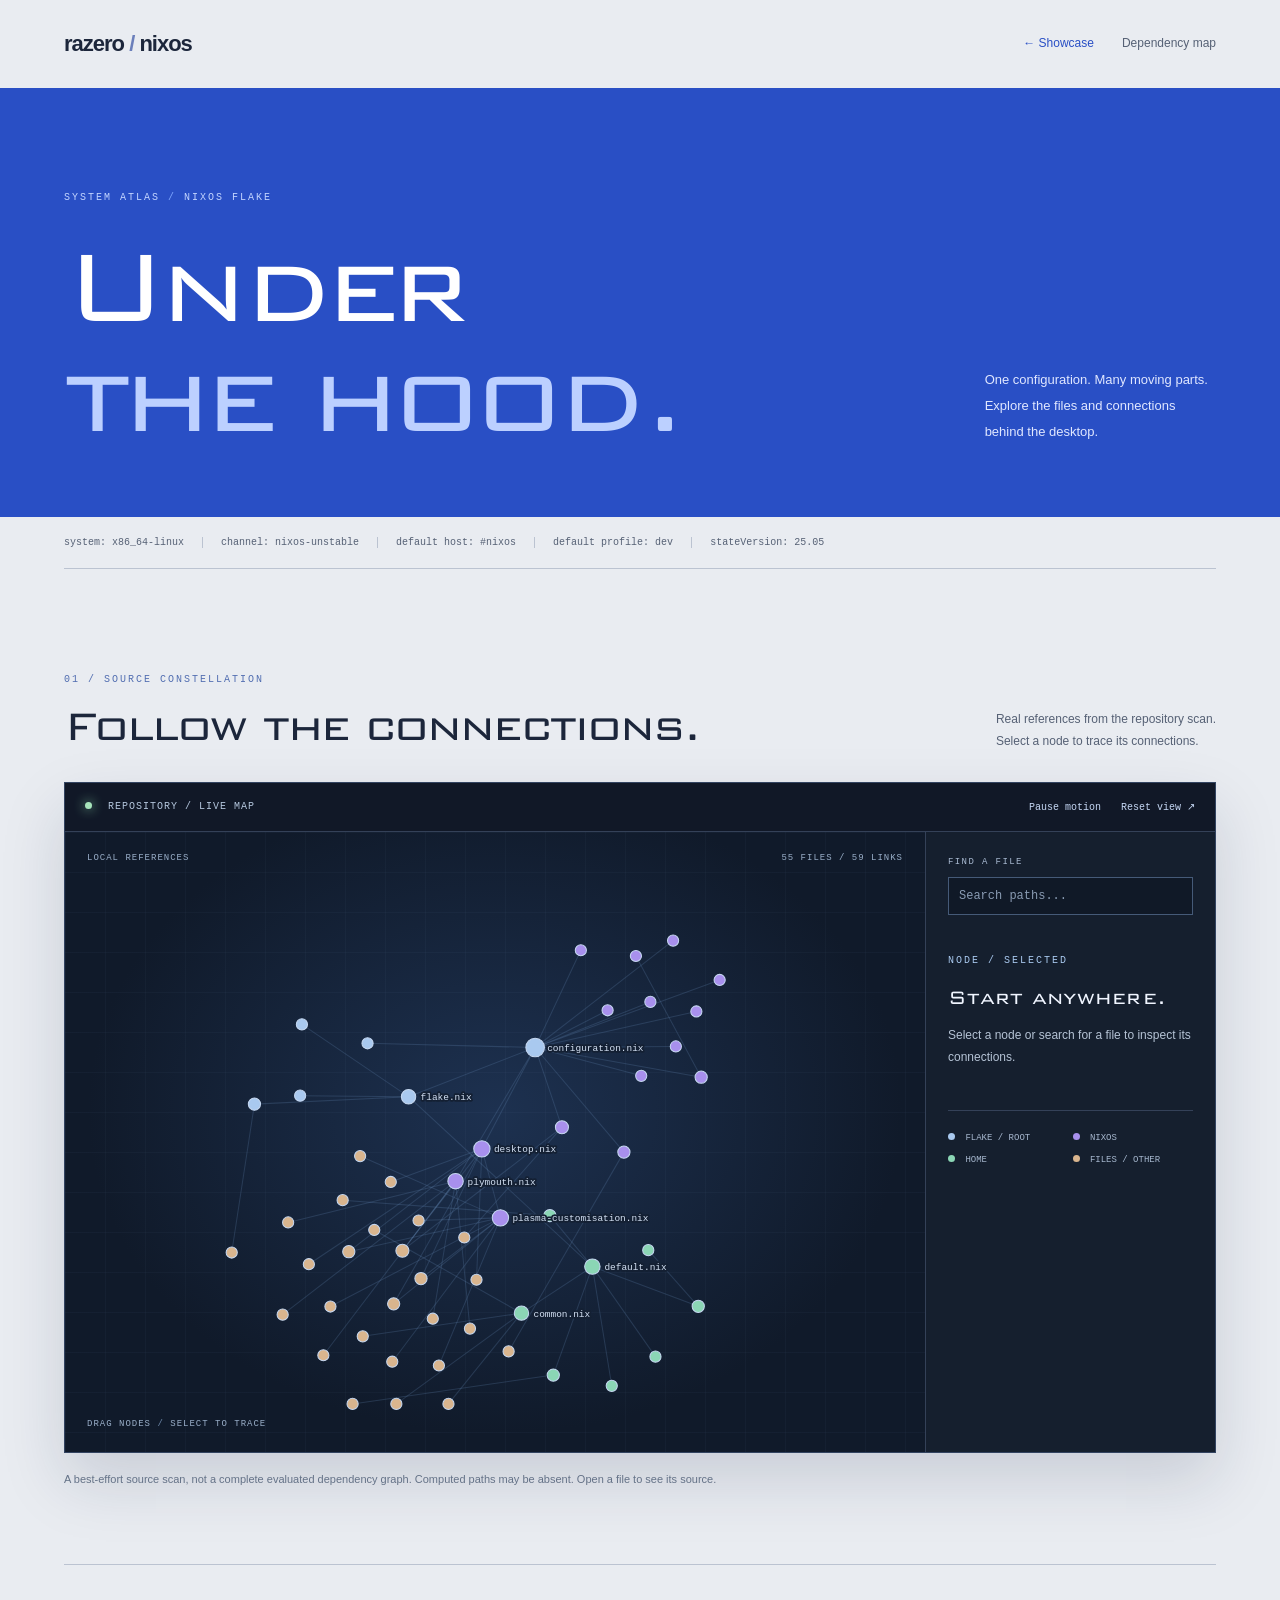
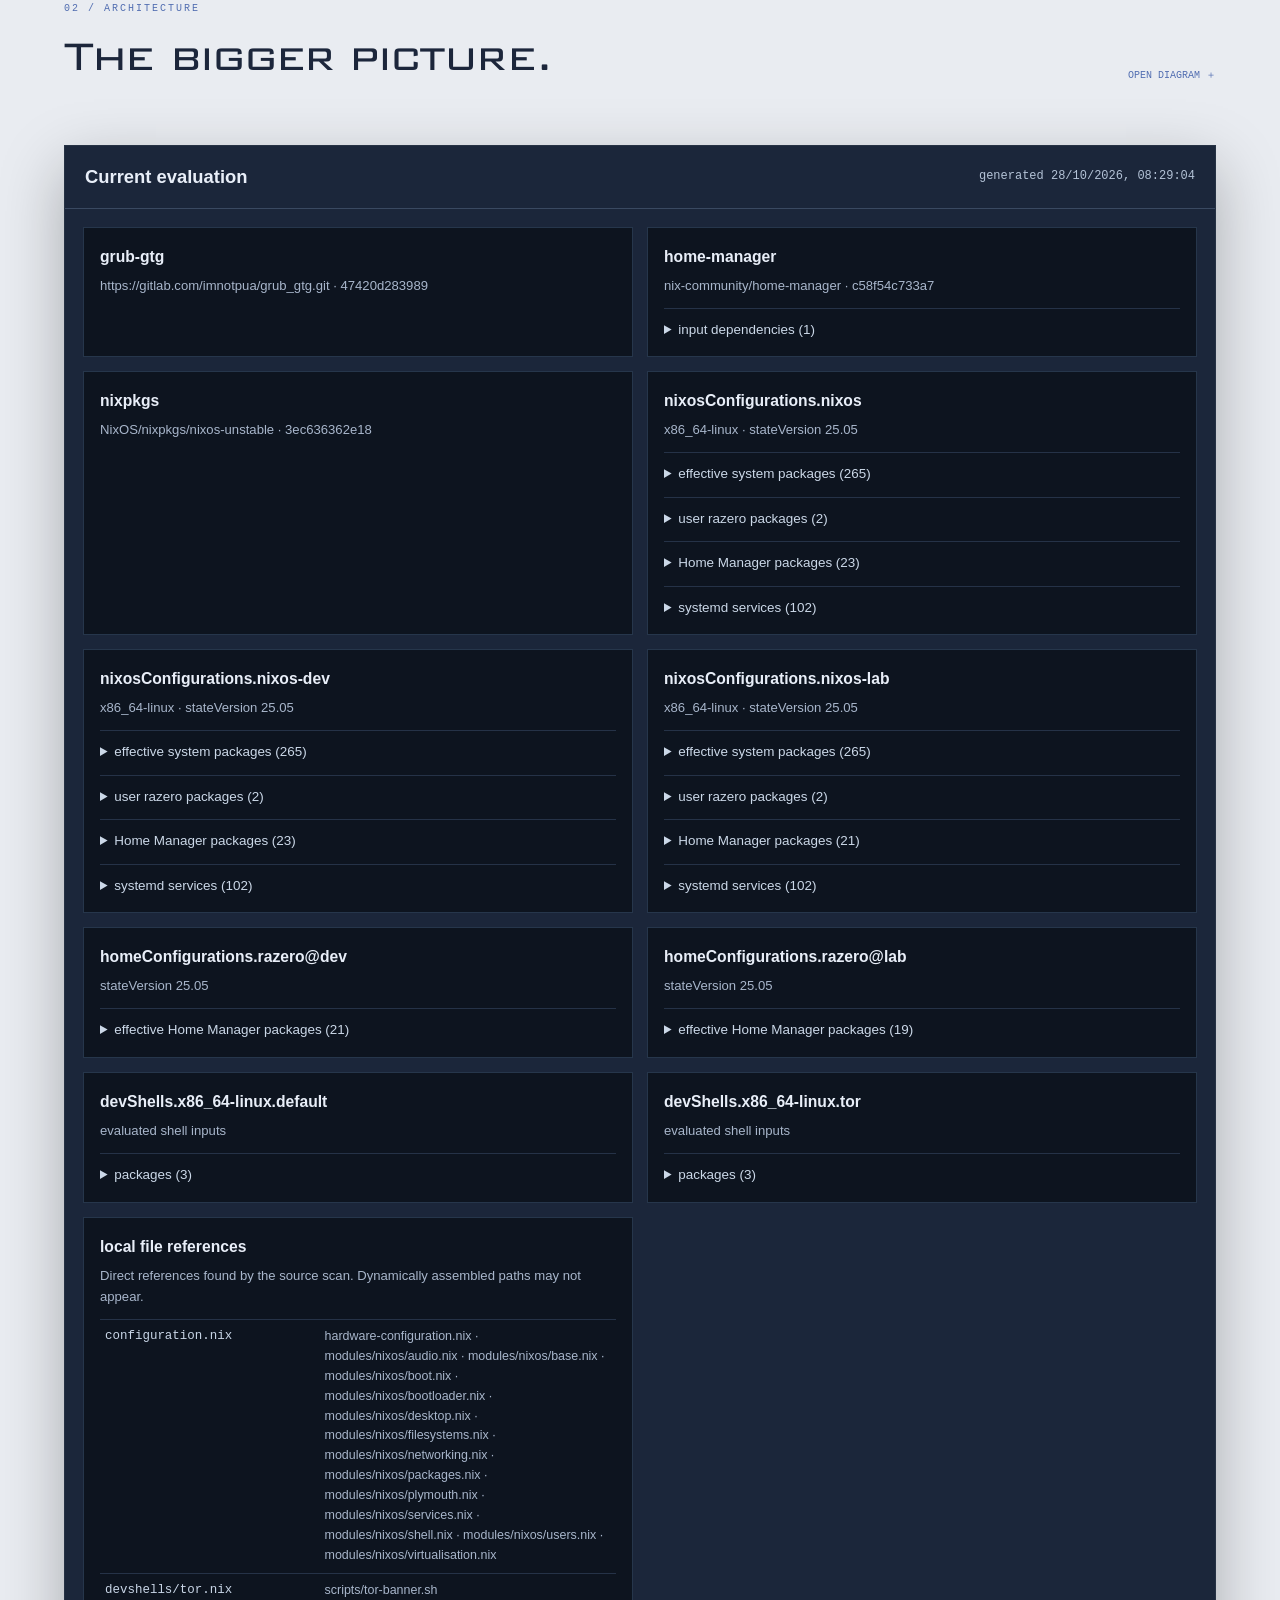
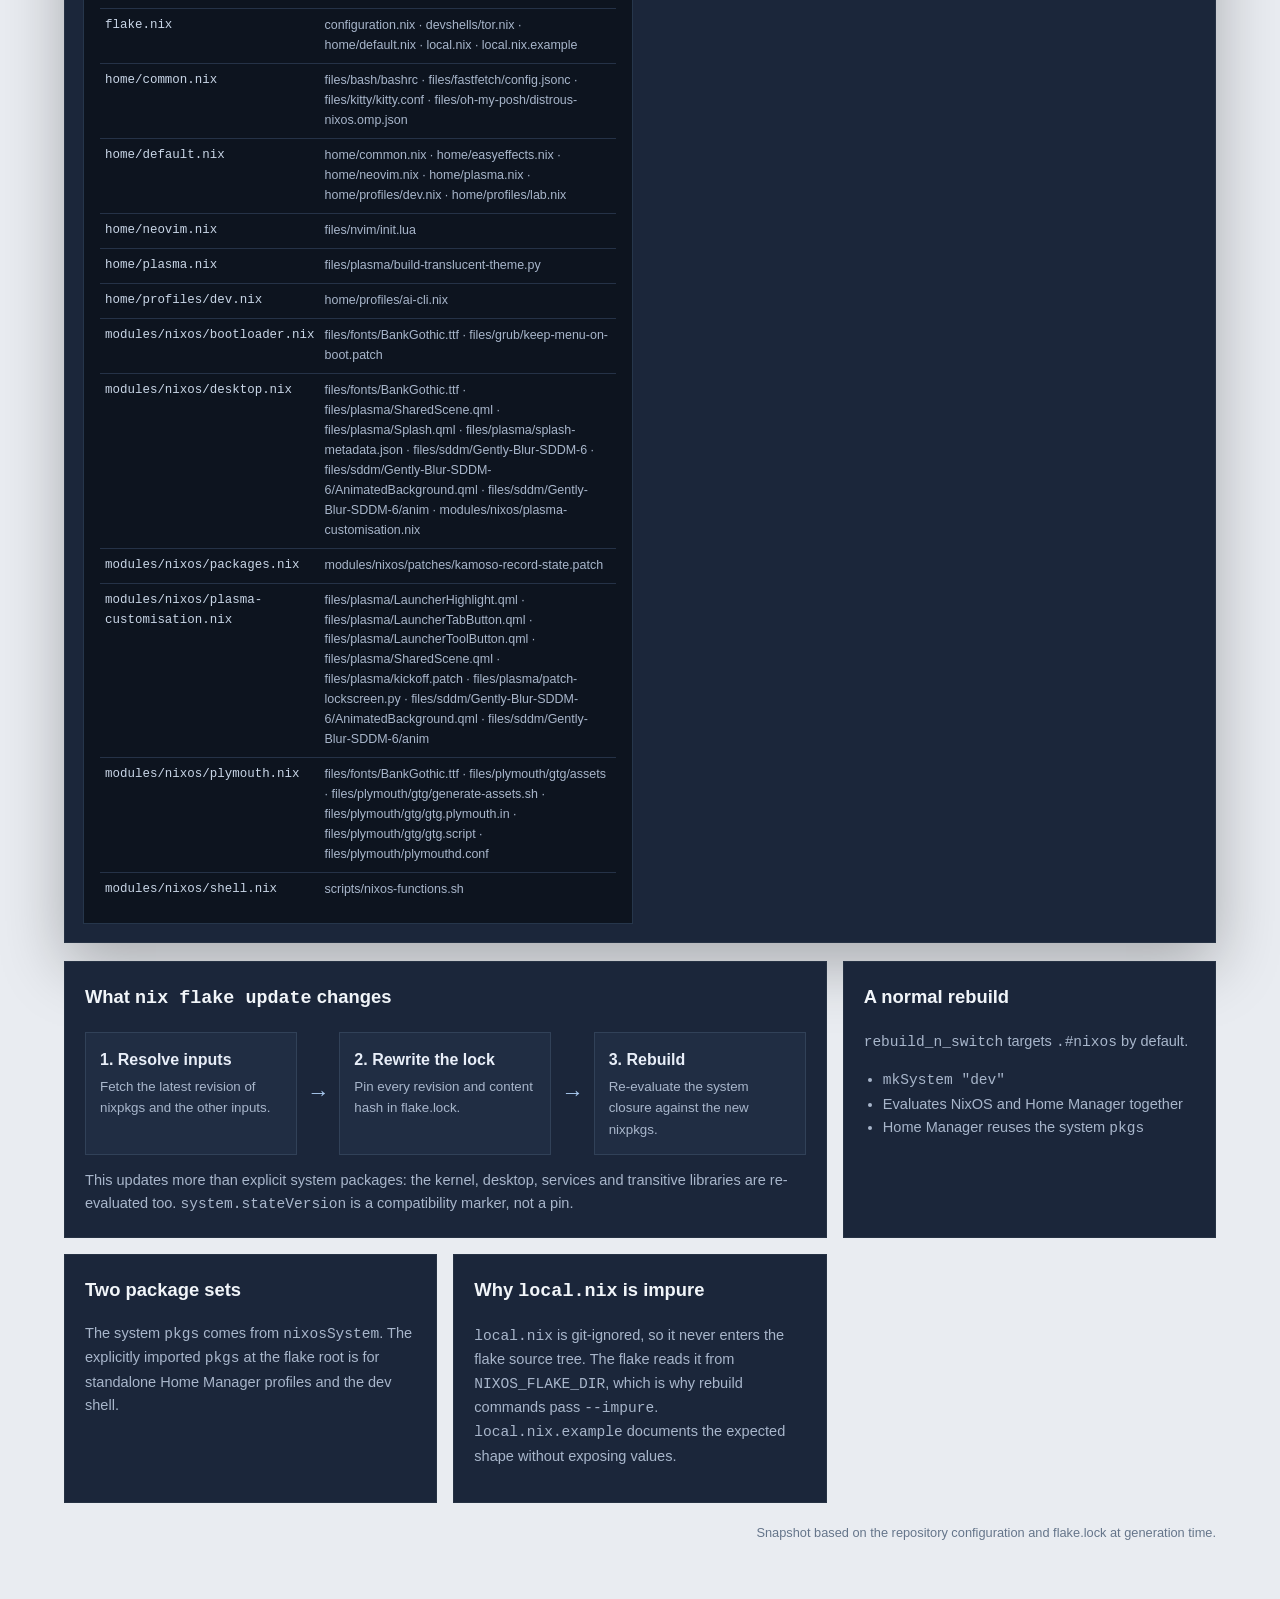
==== commit 0b7a61d4: "Redesign dependency map and showcase footer" ====
--- a/graph/index.html
+++ b/graph/index.html
@@ -142,19 +142,19 @@
       .panel-head { align-items: flex-start; flex-direction: column; }
     }
   </style>
+  <link rel="stylesheet" href="dependency-design.css">
 </head>
 <body>
   <main>
-    <nav aria-label="Views" style="display:flex;gap:24px;flex-wrap:wrap;margin-bottom:30px;font-size:.85rem">
-      <a href="showcase.html" style="color:var(--cyan)">← Desktop showcase</a>
-      <span aria-current="page" style="color:var(--muted)">Dependency map</span>
+    <nav class="map-nav" aria-label="Views">
+      <a class="map-wordmark" href="showcase.html">razero <span>/</span> nixos</a>
+      <div><a href="showcase.html">← Showcase</a><span aria-current="page">Dependency map</span></div>
     </nav>
-    <div class="eyebrow">~/nixos-flake</div>
-    <h1>Configuration dependency map</h1>
+    <div class="map-hero"><div><div class="eyebrow">SYSTEM ATLAS <span> / </span> NIXOS FLAKE</div>
+    <h1>Under<br><em>the hood.</em></h1></div>
     <p class="lead">
-      How this repository turns its flake inputs into NixOS, Home Manager and
-      development-shell outputs. Select any node to open the file it describes.
-    </p>
+      One configuration. Many moving parts.<br>Explore the files and connections behind the desktop.
+    </p></div>
 
     <div class="badges">
       <span class="badge">system: x86_64-linux</span>
@@ -164,6 +164,25 @@
       <span class="badge">stateVersion: 25.05</span>
     </div>
 
+    <section class="explorer" aria-labelledby="explorer-heading">
+      <div class="explorer-heading"><div><span class="eyebrow">01 / SOURCE CONSTELLATION</span><h2 id="explorer-heading">Follow the connections.</h2></div><p>Real references from the repository scan.<br>Select a node to trace its connections.</p></div>
+      <div class="explorer-shell">
+        <div class="explorer-toolbar"><div><span class="explorer-indicator"></span> REPOSITORY / LIVE MAP</div><div class="explorer-tools"><button id="graph-motion" type="button" aria-pressed="false">Pause motion</button><button id="graph-reset" type="button">Reset view ↗</button></div></div>
+        <div class="explorer-layout">
+          <div class="network-stage"><div class="network-label"><span>LOCAL REFERENCES</span><span id="graph-count">LOADING</span></div><svg id="network-graph" viewBox="0 0 1000 720" role="group" aria-label="Interactive graph of local file references"></svg><div class="network-hint">DRAG NODES <span> / </span> SELECT TO TRACE</div></div>
+          <aside class="network-sidebar" aria-label="Graph explorer">
+            <label for="graph-search">FIND A FILE</label><input id="graph-search" type="search" placeholder="Search paths..." autocomplete="off"><div id="graph-search-results" class="search-results" aria-label="Matching files"></div>
+            <div class="network-details" id="graph-details" aria-live="polite"><span class="eyebrow">NODE / SELECTED</span><h3>Start anywhere.</h3><p>Select a node or search for a file to inspect its connections.</p></div>
+            <div class="network-legend"><span><i class="legend-root"></i> FLAKE / ROOT</span><span><i class="legend-system"></i> NIXOS</span><span><i class="legend-home"></i> HOME</span><span><i class="legend-asset"></i> FILES / OTHER</span></div>
+          </aside>
+        </div>
+      </div>
+      <p class="explorer-note">A best-effort source scan, not a complete evaluated dependency graph. Computed paths may be absent. Open a file to see its source.</p>
+      <noscript><p>JavaScript is required for the interactive graph. The architecture diagram below remains available.</p></noscript>
+    </section>
+
+    <details class="architecture">
+    <summary><span><span class="eyebrow">02 / ARCHITECTURE</span><strong>The bigger picture.</strong></span><span class="architecture-toggle">OPEN DIAGRAM ＋</span></summary>
     <section class="panel">
       <div class="panel-head">
         <h2>Dependency graph</h2>
@@ -354,6 +373,7 @@
         </svg>
       </div>
     </section>
+    </details>
 
     <section class="panel" style="margin-top:18px">
       <div class="panel-head">
@@ -427,6 +447,7 @@
     </footer>
   </main>
   <script src="./dependency-data.js"></script>
+  <script src="./dependency-explorer.js" defer></script>
   <script>
     (() => {
       const data = window.NIX_GRAPH_DATA;
--- a/graph/dependency-design.css
+++ b/graph/dependency-design.css
@@ -0,0 +1,32 @@
+@font-face { font-family:BankGothic; src:url('../files/fonts/BankGothic.ttf'); }
+:root { color-scheme:dark; --bg:#111929; --panel:#1b263a; --panel-2:#202d43; --line:#3a4961; --text:#e8eef8; --muted:#a8b6cb; --cyan:#a9c9ef; --blue:#8bb8fb; --violet:#cba3ed; --green:#a5d9bb; --amber:#e5c183; }
+body { background:#e9ecf1; color:#1c263b; font-family:'Helvetica Neue',Arial,sans-serif; }
+main { width:min(1440px,90%); padding:0 0 60px; }
+button,input { font:inherit; }
+button:focus-visible,a:focus-visible,input:focus-visible,summary:focus-visible { outline:2px solid #bda4f4; outline-offset:4px; }
+.map-nav { display:flex; justify-content:space-between; align-items:center; gap:20px; height:88px; }
+.map-wordmark { color:#1c263b; font-size:22px; font-weight:700; letter-spacing:-1px; text-decoration:none; }.map-wordmark span { color:#6b7fbb; }
+.map-nav div { display:flex; gap:28px; font-size:12px; }.map-nav div a { color:#294fc5; text-decoration:none; }.map-nav div span { color:#566175; }
+.map-hero { position:relative; isolation:isolate; display:flex; justify-content:space-between; align-items:end; gap:35px; padding:clamp(60px,8vw,115px) 0 65px; color:#fff; }
+.map-hero::before { content:''; position:absolute; inset:0 calc((min(1440px, 90vw) - 100vw)/2); z-index:-1; background:#294fc5; }
+.eyebrow { color:#a9c9ef; font:10px/1.5 ui-monospace,monospace; letter-spacing:2px; }.map-hero .eyebrow { color:#c3d5ff; }.map-hero .eyebrow span { color:#7fa7ff; }
+.map-hero h1 { margin:26px 0 0; font:400 clamp(70px,10vw,150px)/.86 BankGothic,Arial,sans-serif; letter-spacing:-.06em; }.map-hero h1 em { font-style:normal; color:#bcd0ff; }
+.map-hero .lead { color:#e0e7ff; font-size:13px; line-height:2; max-width:32ch; margin:0 0 7px; }
+.badges { margin:0; gap:0; padding:20px 0; border-bottom:1px solid #bbc3d1; }.badge { border:0; border-right:1px solid #bbc3d1; border-radius:0; background:none; color:#566175; font:10px ui-monospace,monospace; padding:0 18px; }.badge:first-child { padding-left:0; }.badge:last-child { border:0; }
+.explorer { padding:95px 0 75px; }.explorer-heading { display:flex; justify-content:space-between; align-items:end; gap:25px; margin-bottom:30px; }.explorer-heading .eyebrow,.architecture .eyebrow { color:#526eb1; }.explorer-heading h2,.architecture strong { margin:12px 0 0; font:400 clamp(32px,4vw,54px)/1 BankGothic,Arial,sans-serif; letter-spacing:-.04em; }.explorer-heading p { margin:0; font-size:12px; line-height:1.8; color:#566175; }
+.explorer-shell { background:#111827; border:1px solid #334461; color:#e7effb; box-shadow:0 28px 60px #14234326; }
+.explorer-toolbar { display:flex; align-items:center; justify-content:space-between; gap:20px; padding:15px 20px; border-bottom:1px solid #344158; color:#b5c7de; font:10px/1.4 ui-monospace,monospace; letter-spacing:1px; }.explorer-indicator { display:inline-block; width:7px; height:7px; margin-right:9px; background:#a7e4bb; border-radius:50%; box-shadow:0 0 12px #93e4b4; }
+.explorer-tools { display:flex; gap:20px; }.explorer-tools button,.network-details button { color:#c6d8f5; border:0; background:none; cursor:pointer; padding:3px 0; font:10px ui-monospace,monospace; }.explorer-tools button:hover,.network-details button:hover { color:white; }
+.explorer-layout { display:grid; grid-template-columns:minmax(0,1fr) 290px; }.network-stage { position:relative; min-width:0; background:radial-gradient(ellipse at 50% 45%,#1d3150 0,#101a2a 67%); overflow:hidden; }
+.network-stage::before { content:''; position:absolute; inset:0; pointer-events:none; background-image:linear-gradient(#a3bce909 1px,transparent 1px),linear-gradient(90deg,#a3bce909 1px,transparent 1px); background-size:40px 40px; }
+.network-label,.network-hint { position:absolute; z-index:1; pointer-events:none; font:9px/1.5 ui-monospace,monospace; letter-spacing:1px; color:#9aafc9; }.network-label { inset:20px 22px auto; display:flex; justify-content:space-between; }.network-hint { left:22px; bottom:20px; }.network-hint span { color:#6c87a8; }
+#network-graph { position:relative; width:100%; min-width:0; height:auto; min-height:440px; touch-action:pan-y; }.network-edge { fill:none; stroke:#6487b4; stroke-opacity:.25; stroke-width:1.2; transition:stroke-opacity .2s,stroke .2s; }.network-node { cursor:grab; outline:none; }.network-node:active { cursor:grabbing; }.network-node circle { stroke:#c5d7f0; stroke-width:1.2; transition:r .2s,stroke-width .2s,opacity .2s; }.network-node text { fill:#d5e2f5; font:11px ui-monospace,monospace; paint-order:stroke; stroke:#142033; stroke-width:4px; stroke-linejoin:round; pointer-events:none; }.network-node:focus-visible circle { stroke:#fff; stroke-width:4px; }.network-node:hover circle { stroke-width:3px; }.network-stage.has-selection .network-edge:not(.related) { stroke-opacity:.06; }.network-stage.has-selection .network-edge.related { stroke:#bdd8ff; stroke-opacity:.9; stroke-width:2; }.network-stage.has-selection .network-node:not(.related) { opacity:.2; }.network-node.selected circle { stroke:#fff; stroke-width:3px; filter:drop-shadow(0 0 10px #a9c9ef); }
+.network-sidebar { padding:25px 22px; border-left:1px solid #344158; background:#151f2e; min-width:0; }.network-sidebar>label { display:block; font:9px ui-monospace,monospace; letter-spacing:1.4px; color:#a9bad2; margin-bottom:10px; }.network-sidebar input { display:block; width:100%; padding:11px 10px; border:1px solid #455a78; border-radius:0; background:#101927; color:#eff5ff; font:12px ui-monospace,monospace; }.network-sidebar input::placeholder { color:#899bb3; }.search-results { max-height:170px; overflow:auto; }.search-results button { display:block; width:100%; text-align:left; padding:8px; border:0; border-bottom:1px solid #344158; background:#1a283a; color:#d4e2f4; font:10px/1.5 ui-monospace,monospace; overflow-wrap:anywhere; cursor:pointer; }.search-results button:hover { background:#2b3d58; }
+.network-details { padding:30px 0; border-bottom:1px solid #344158; }.network-details h3 { margin:12px 0; color:#f0f5ff; font:400 24px/1.25 BankGothic,Arial,sans-serif; overflow-wrap:anywhere; }.network-details p { color:#b5c3d5; font:12px/1.8 Arial,sans-serif; overflow-wrap:anywhere; }.network-details h4 { color:#9ab2d2; font:9px ui-monospace,monospace; letter-spacing:1px; margin:18px 0 8px; }.network-details .connections button { display:block; text-align:left; max-width:100%; overflow-wrap:anywhere; line-height:1.5; }.network-details a { display:inline-block; margin-top:18px; color:#b4d5ff; font:10px ui-monospace,monospace; text-decoration:none; border-bottom:1px solid #698bb4; }.network-legend { display:grid; grid-template-columns:1fr 1fr; gap:12px 4px; padding-top:22px; color:#a7b8cf; font:9px ui-monospace,monospace; }.network-legend i { display:inline-block; width:7px; height:7px; border-radius:50%; margin-right:5px; background:#a9c9ef; }.network-legend .legend-system { background:#a890ed; }.network-legend .legend-home { background:#8bd6b5; }.network-legend .legend-asset { background:#d9b58e; }
+.explorer-note { color:#647287; font-size:11px; line-height:1.8; margin:17px 0 0; }.architecture { border-top:1px solid #bbc3d1; padding:28px 0 45px; }.architecture summary { display:flex; align-items:end; justify-content:space-between; gap:20px; cursor:pointer; list-style:none; }.architecture summary::-webkit-details-marker { display:none; }.architecture strong { display:block; color:#1c263b; }.architecture-toggle { font:10px ui-monospace,monospace; color:#526eb1; white-space:nowrap; }.architecture[open] .architecture-toggle { font-size:0; }.architecture[open] .architecture-toggle::after { content:'CLOSE DIAGRAM −'; font:10px ui-monospace,monospace; }.architecture .panel { margin-top:30px; }
+.panel,.card { border-radius:0; background:var(--panel); color:var(--text); }.panel-head { border-color:#3a4961; }.cards .card,.live-block,.flow-step { border-radius:0; }.stamp { color:#b4c3d7; } footer { color:#65758a; }
+@media(max-width:850px) { .map-hero { align-items:start; flex-direction:column; }.explorer-layout { grid-template-columns:1fr; }.network-sidebar { border-left:0; border-top:1px solid #344158; }.network-stage #network-graph { min-height:350px; }.network-legend { grid-template-columns:repeat(4,1fr); }.explorer { padding-top:65px; } }
+@media(max-width:540px) { main { width:calc(100% - 36px); }.map-nav { height:auto; padding:20px 0; align-items:start; flex-direction:column; gap:13px; }.map-hero::before { inset-inline:-18px; }.map-hero h1 { font-size:17vw; }.badges { gap:10px; }.badge { border:0; padding:0; }.explorer-heading { align-items:start; flex-direction:column; }.explorer-toolbar { align-items:start; flex-direction:column; gap:12px; }.network-stage #network-graph { min-height:300px; }.network-label,.network-hint { font-size:8px; }.network-legend { grid-template-columns:1fr 1fr; }.architecture summary { align-items:start; flex-direction:column; } }
+@media(prefers-reduced-motion:reduce) { *,*::before,*::after { scroll-behavior:auto!important; transition:none!important; animation:none!important; } }
+.network-node { touch-action:none; }
+.network-node .node-hit { stroke:none!important; filter:none!important; }
